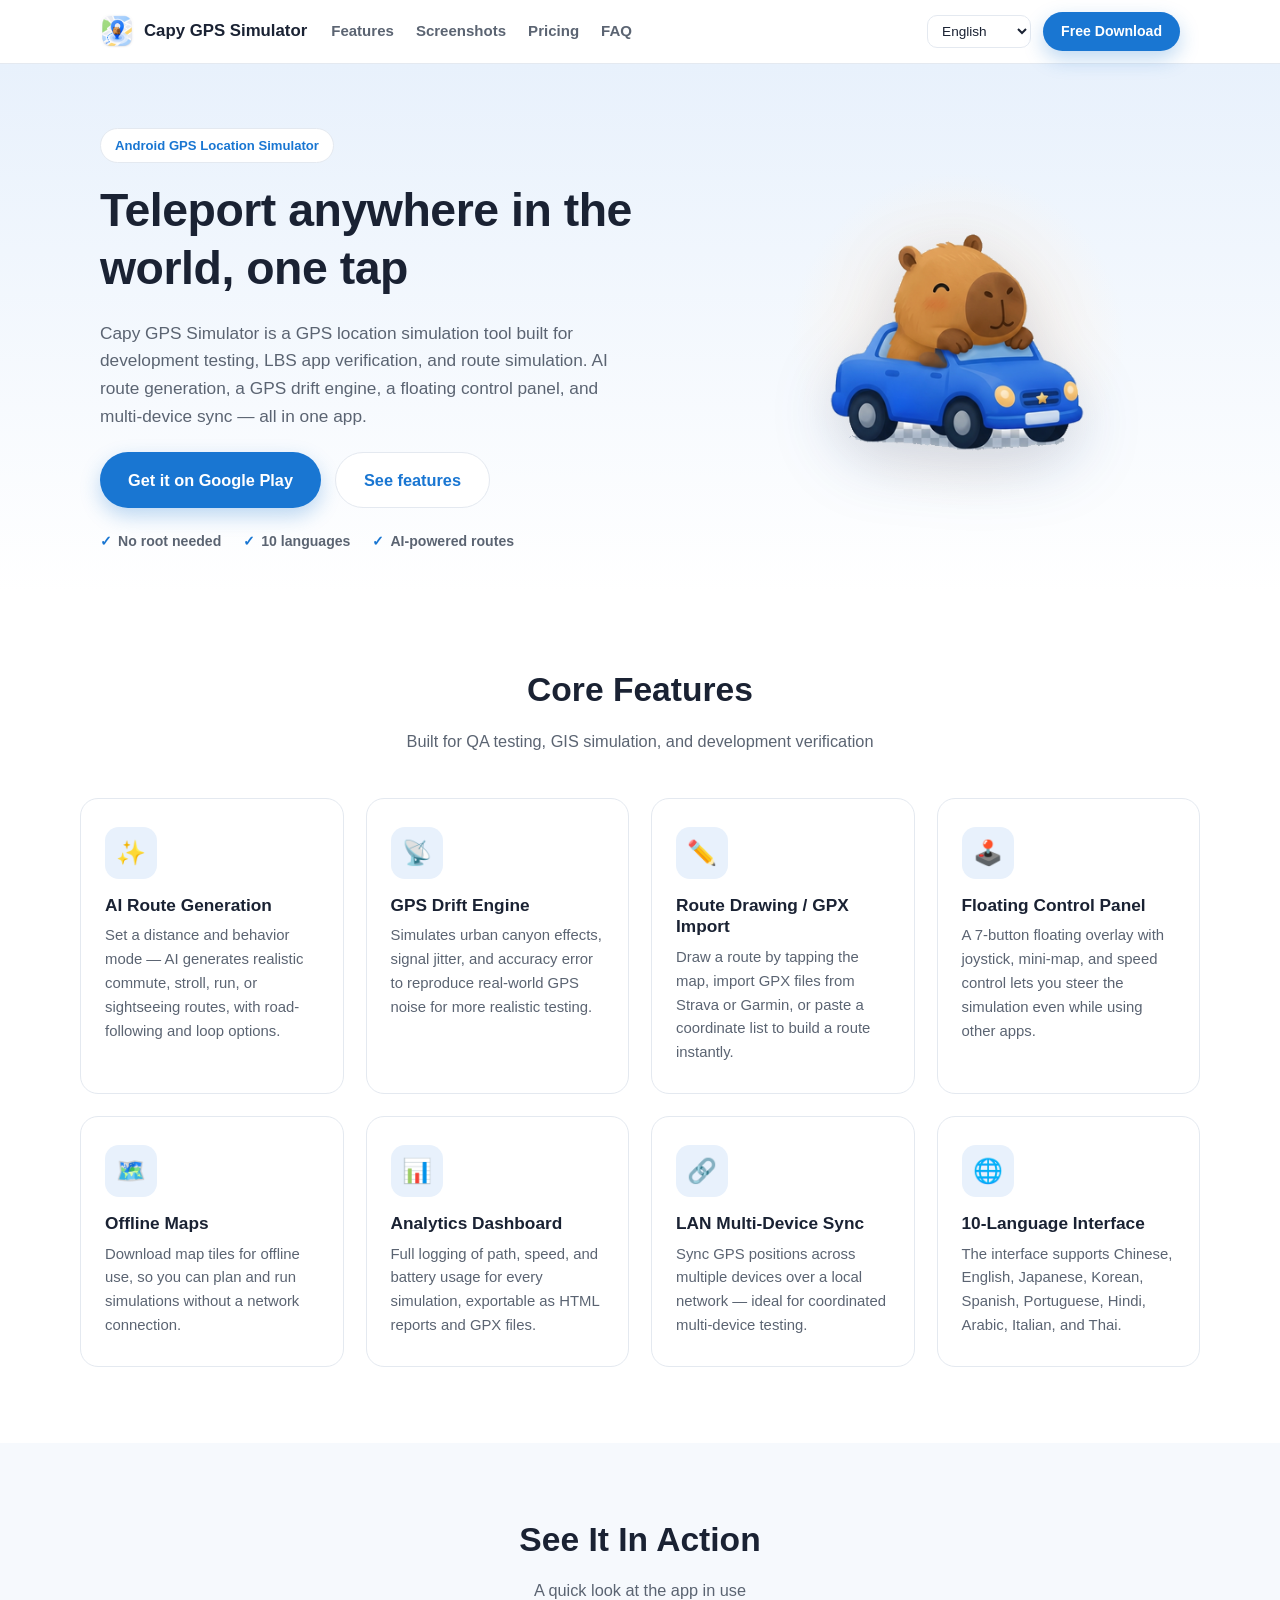
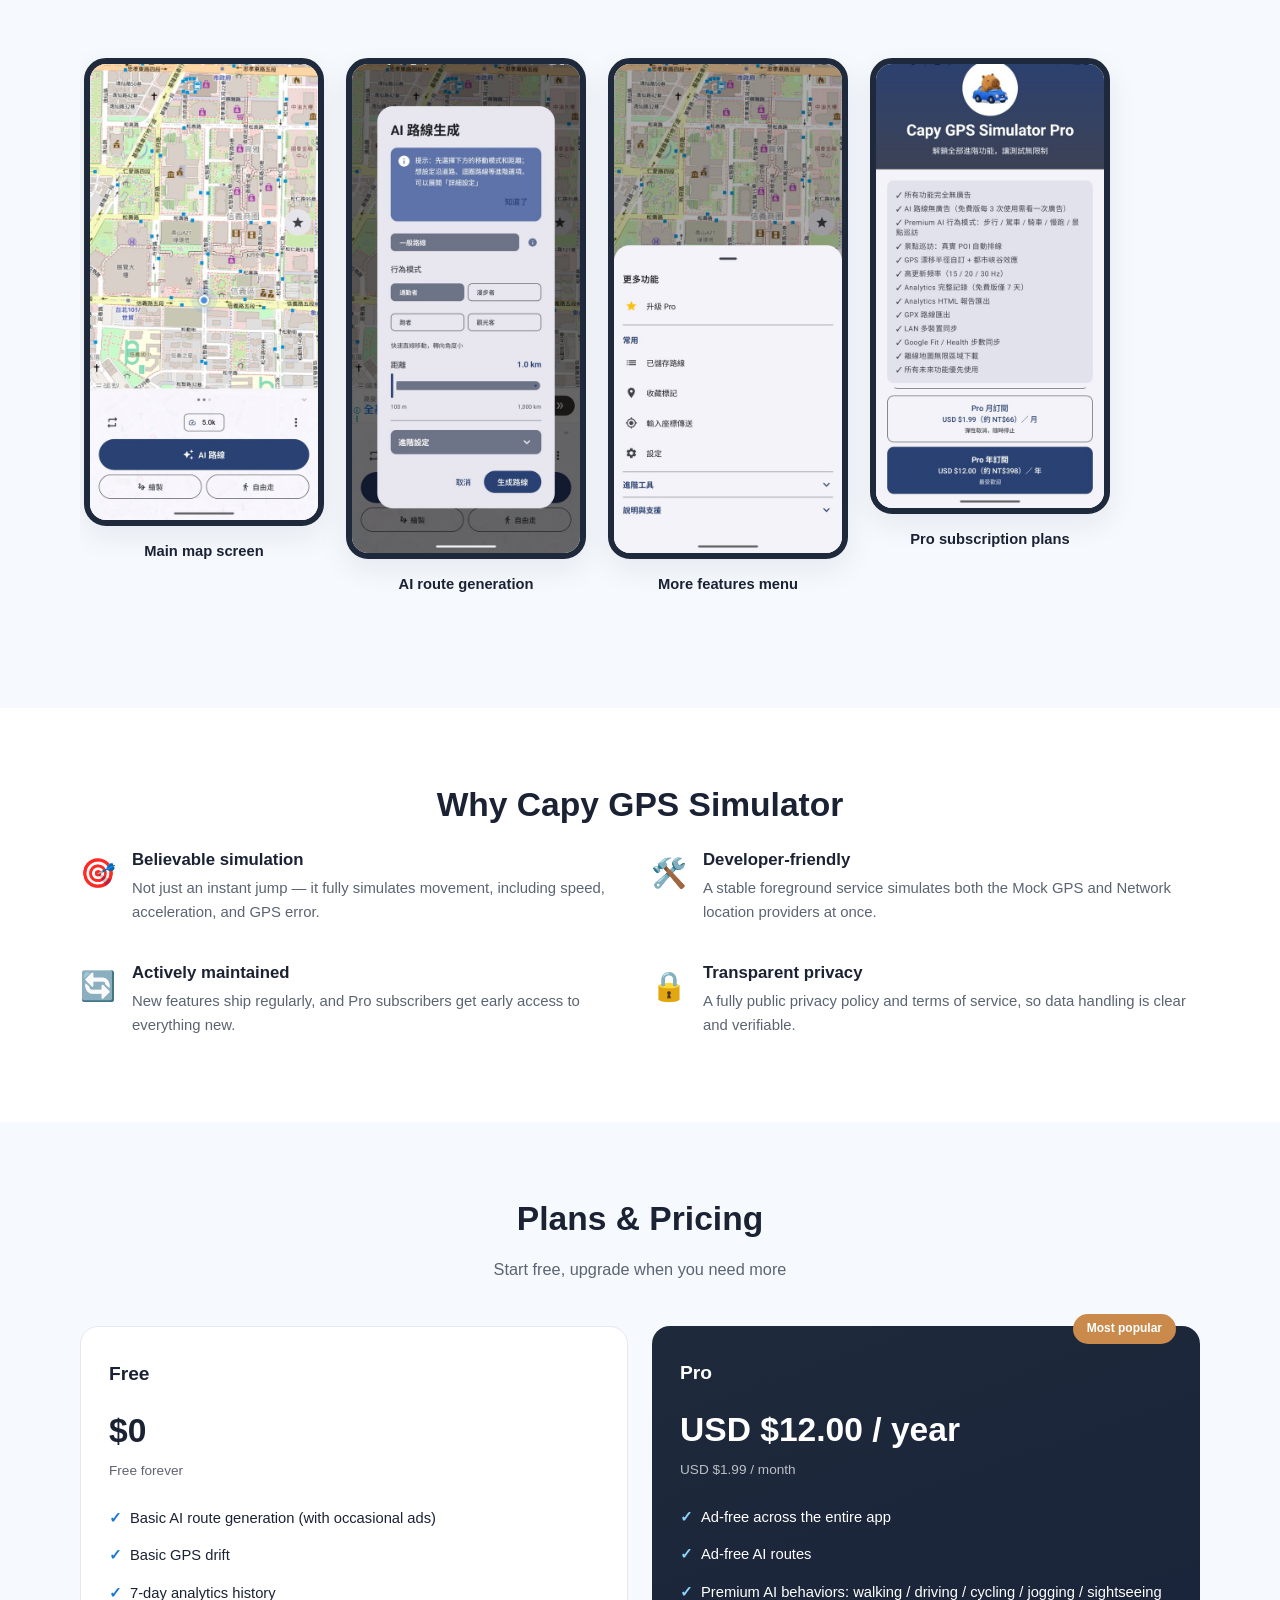
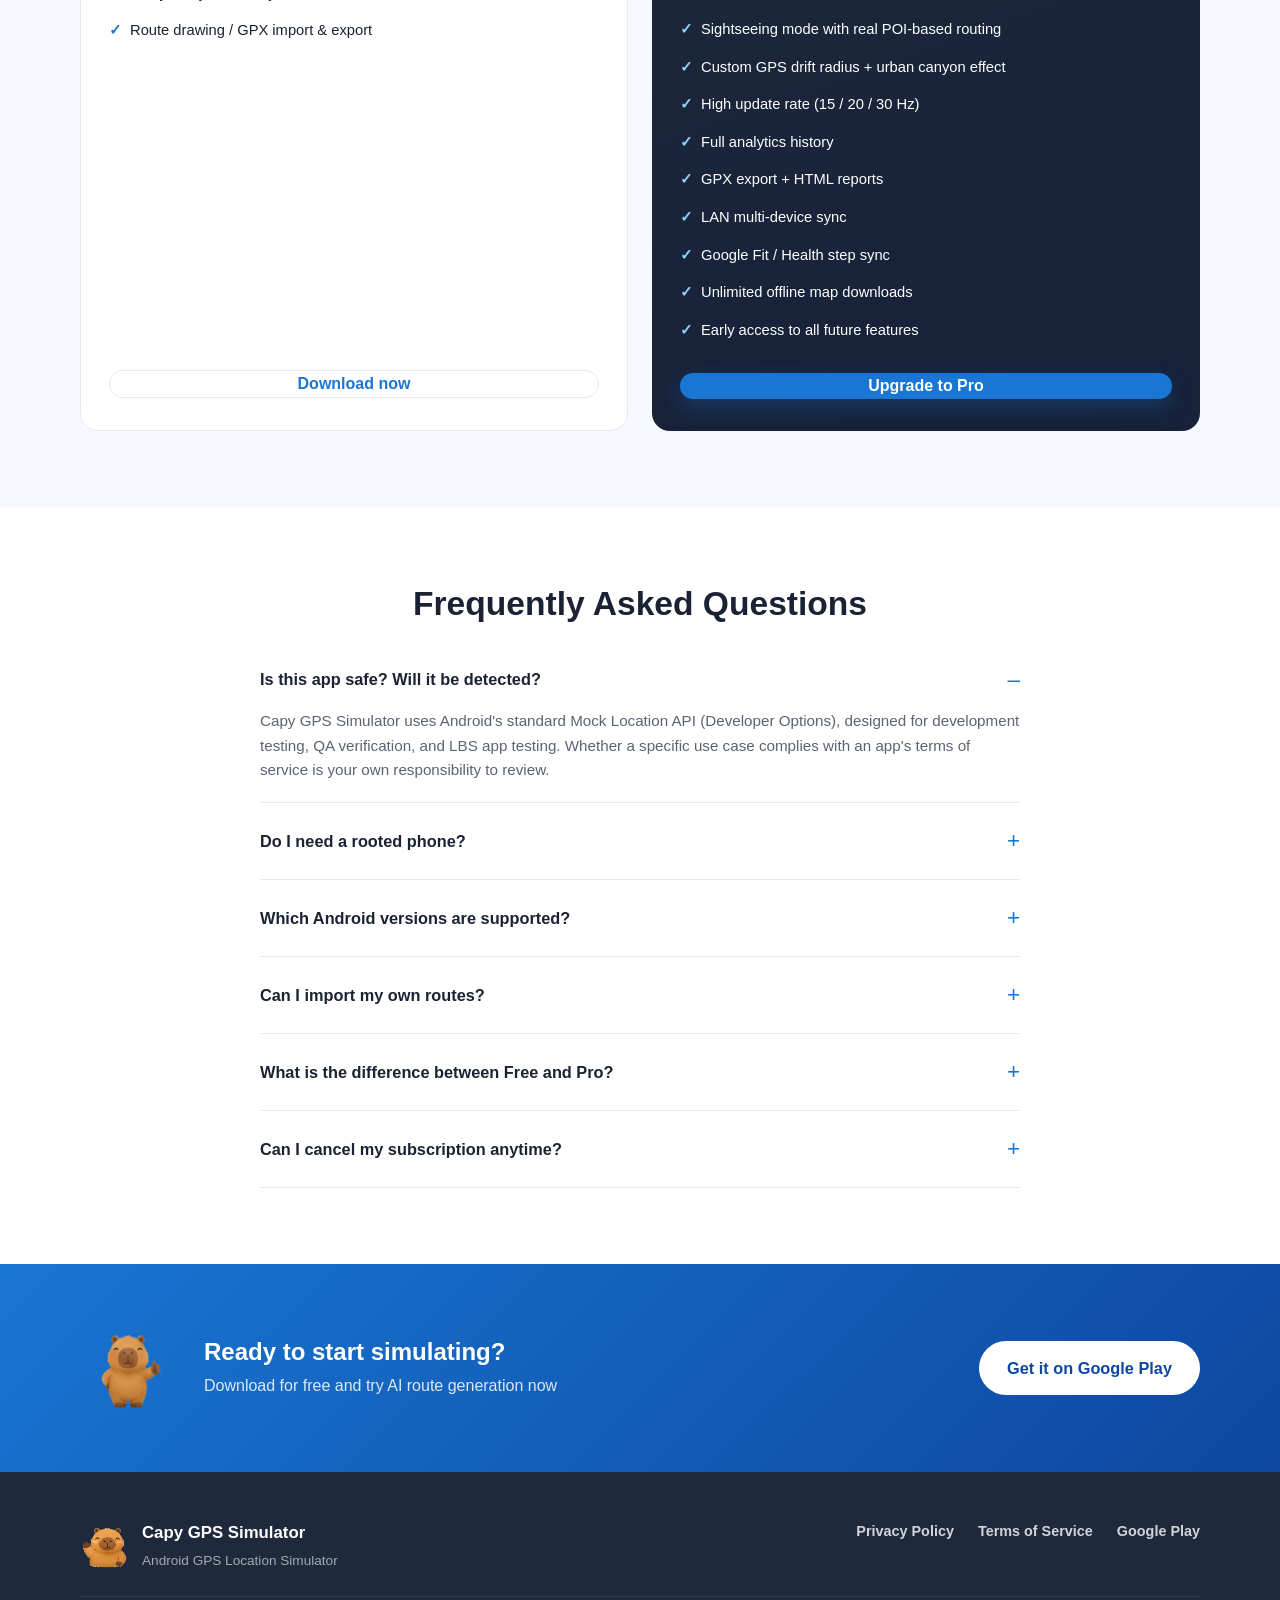
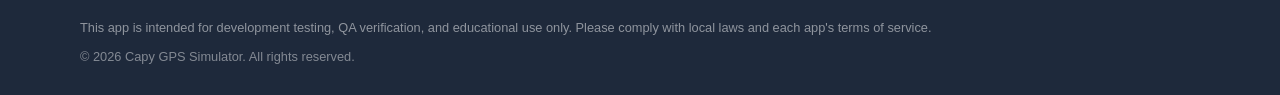
==== index.html @ 14139dbd "Initial launch: Capy GPS Simulator marketing site Single-page responsive landing site with 10-langua" ====
<!DOCTYPE html>
<html lang="zh-TW">
<head>
<meta charset="UTF-8">
<meta name="viewport" content="width=device-width, initial-scale=1.0">
<title>Capy GPS Simulator — Android GPS 位置模擬工具</title>
<meta name="description" content="Capy GPS Simulator：AI 路線生成、GPS 漂移引擎、離線地圖與多裝置同步，專為開發測試與 LBS 應用驗證打造的 Android GPS 模擬工具。">
<link rel="icon" type="image/png" href="assets/img/icon.png">
<link rel="stylesheet" href="styles.css">
</head>
<body>

<header class="nav" id="nav">
  <div class="nav-inner">
    <a href="#top" class="brand">
      <img src="assets/img/icon.png" alt="Capy GPS Simulator" class="brand-icon">
      <span>Capy GPS Simulator</span>
    </a>
    <nav class="nav-links" id="navLinks">
      <a href="#features" data-i18n-nav="features"></a>
      <a href="#screenshots" data-i18n-nav="screenshots"></a>
      <a href="#pricing" data-i18n-nav="pricing"></a>
      <a href="#faq" data-i18n-nav="faq"></a>
    </nav>
    <div class="nav-actions">
      <select id="langSelect" class="lang-select" aria-label="Language"></select>
      <a id="navDownloadBtn" href="#" target="_blank" rel="noopener" class="btn btn-primary btn-sm" data-i18n-nav="download"></a>
    </div>
    <button class="nav-toggle" id="navToggle" aria-label="Menu">☰</button>
  </div>
</header>

<main id="top">

  <!-- HERO -->
  <section class="hero">
    <div class="hero-inner">
      <div class="hero-copy">
        <span class="badge" id="heroBadge"></span>
        <h1 id="heroTitle"></h1>
        <p class="hero-sub" id="heroSubtitle"></p>
        <div class="hero-cta-row">
          <a id="heroCtaPrimary" href="#" target="_blank" rel="noopener" class="btn btn-primary btn-lg"></a>
          <a href="#features" id="heroCtaSecondary" class="btn btn-ghost btn-lg"></a>
        </div>
        <div class="trust-row" id="trustRow"></div>
      </div>
      <div class="hero-art">
        <div class="hero-art-blob"></div>
        <img src="assets/img/mascot-car.png" alt="Capy GPS Simulator mascot" class="hero-mascot">
      </div>
    </div>
  </section>

  <!-- FEATURES -->
  <section class="section" id="features">
    <div class="section-inner">
      <h2 id="featuresTitle"></h2>
      <p class="section-sub" id="featuresSubtitle"></p>
      <div class="grid grid-4" id="featuresGrid"></div>
    </div>
  </section>

  <!-- SCREENSHOTS -->
  <section class="section section-alt" id="screenshots">
    <div class="section-inner">
      <h2 id="screensTitle"></h2>
      <p class="section-sub" id="screensSubtitle"></p>
      <div class="screens-row" id="screensRow"></div>
    </div>
  </section>

  <!-- WHY -->
  <section class="section" id="why">
    <div class="section-inner">
      <h2 id="whyTitle"></h2>
      <div class="grid grid-2" id="whyGrid"></div>
    </div>
  </section>

  <!-- PRICING -->
  <section class="section section-alt" id="pricing">
    <div class="section-inner">
      <h2 id="pricingTitle"></h2>
      <p class="section-sub" id="pricingSubtitle"></p>
      <div class="pricing-row" id="pricingRow"></div>
    </div>
  </section>

  <!-- FAQ -->
  <section class="section" id="faq">
    <div class="section-inner section-narrow">
      <h2 id="faqTitle"></h2>
      <div class="faq-list" id="faqList"></div>
    </div>
  </section>

  <!-- CTA BANNER -->
  <section class="cta-banner">
    <div class="cta-banner-inner">
      <img src="assets/img/mascot-welcome.png" alt="" class="cta-mascot">
      <div>
        <h2 id="ctaTitle"></h2>
        <p id="ctaSubtitle"></p>
      </div>
      <a id="ctaButton" href="#" target="_blank" rel="noopener" class="btn btn-primary btn-lg"></a>
    </div>
  </section>

</main>

<footer class="footer">
  <div class="footer-inner">
    <div class="footer-top">
      <div class="footer-brand">
        <img src="assets/img/mascot-wave.png" alt="" class="footer-mascot">
        <div>
          <strong>Capy GPS Simulator</strong>
          <p id="footerTagline"></p>
        </div>
      </div>
      <div class="footer-links">
        <a href="https://vm6cjo4d93-cmd.github.io/capy-gps-privacy/privacy.html" target="_blank" rel="noopener" id="footerPrivacy"></a>
        <a href="https://vm6cjo4d93-cmd.github.io/capy-gps-privacy/terms.html" target="_blank" rel="noopener" id="footerTerms"></a>
        <a href="https://play.google.com/store/apps/details?id=com.gpssimulator.app" target="_blank" rel="noopener" id="footerPlayStore"></a>
      </div>
    </div>
    <p class="footer-disclaimer" id="footerDisclaimer"></p>
    <p class="footer-copy" id="footerCopy"></p>
  </div>
</footer>

<script src="script.js"></script>
</body>
</html>
---- styles.css ----
:root {
  --blue: #1976D2;
  --blue-dark: #0D47A1;
  --blue-light: #E8F1FC;
  --navy: #1E293B;
  --navy-2: #16213A;
  --tan: #C98A4B;
  --tan-light: #FDF1E4;
  --ink: #1A2233;
  --ink-soft: #5B6472;
  --border: #E4E9F0;
  --bg: #FFFFFF;
  --bg-alt: #F6F9FD;
  --radius: 18px;
  --shadow: 0 10px 30px rgba(20, 40, 80, 0.08);
  --max: 1120px;
}

* { box-sizing: border-box; }
html { scroll-behavior: smooth; }
body {
  margin: 0;
  font-family: -apple-system, BlinkMacSystemFont, "Segoe UI", "Noto Sans TC", "PingFang TC", "Microsoft JhengHei", Roboto, Helvetica, Arial, sans-serif;
  color: var(--ink);
  background: var(--bg);
  line-height: 1.6;
}
img { max-width: 100%; display: block; }
a { color: inherit; text-decoration: none; }
h1, h2, h3 { line-height: 1.25; margin: 0 0 .5em; font-weight: 800; }
p { margin: 0 0 1em; }

.btn {
  display: inline-flex;
  align-items: center;
  justify-content: center;
  gap: .5em;
  border-radius: 999px;
  font-weight: 700;
  cursor: pointer;
  border: none;
  transition: transform .15s ease, box-shadow .15s ease, background .15s ease;
  white-space: nowrap;
}
.btn-primary { background: var(--blue); color: #fff; box-shadow: 0 8px 20px rgba(25,118,210,.28); }
.btn-primary:hover { background: var(--blue-dark); transform: translateY(-1px); }
.btn-ghost { background: #fff; color: var(--blue); border: 1.5px solid var(--border); }
.btn-ghost:hover { border-color: var(--blue); }
.btn-lg { padding: 14px 28px; font-size: 1.02rem; }
.btn-sm { padding: 8px 18px; font-size: .88rem; }

/* NAV */
.nav {
  position: sticky;
  top: 0;
  z-index: 50;
  background: rgba(255,255,255,.9);
  backdrop-filter: blur(10px);
  border-bottom: 1px solid var(--border);
}
.nav-inner {
  max-width: var(--max);
  margin: 0 auto;
  padding: 12px 20px;
  display: flex;
  align-items: center;
  gap: 24px;
}
.brand { display: flex; align-items: center; gap: 10px; font-weight: 800; font-size: 1.05rem; flex-shrink: 0; }
.brand-icon { width: 34px; height: 34px; border-radius: 9px; }
.nav-links { display: flex; gap: 22px; flex: 1; }
.nav-links a { font-weight: 600; font-size: .94rem; color: var(--ink-soft); }
.nav-links a:hover { color: var(--blue); }
.nav-actions { display: flex; align-items: center; gap: 12px; }
.lang-select {
  border: 1px solid var(--border);
  border-radius: 10px;
  padding: 7px 10px;
  font-size: .85rem;
  background: #fff;
  color: var(--ink);
  cursor: pointer;
}
.nav-toggle { display: none; background: none; border: none; font-size: 1.4rem; cursor: pointer; }

/* HERO */
.hero { background: linear-gradient(180deg, var(--blue-light) 0%, #fff 100%); overflow: hidden; }
.hero-inner {
  max-width: var(--max);
  margin: 0 auto;
  padding: 64px 20px 40px;
  display: grid;
  grid-template-columns: 1.15fr .85fr;
  gap: 32px;
  align-items: center;
}
.badge {
  display: inline-block;
  background: #fff;
  border: 1px solid var(--border);
  color: var(--blue);
  font-weight: 700;
  font-size: .82rem;
  padding: 6px 14px;
  border-radius: 999px;
  margin-bottom: 18px;
}
.hero-copy h1 { font-size: clamp(2rem, 4vw, 2.9rem); letter-spacing: -.01em; }
.hero-sub { font-size: 1.08rem; color: var(--ink-soft); max-width: 540px; }
.hero-cta-row { display: flex; gap: 14px; flex-wrap: wrap; margin: 22px 0; }
.trust-row { display: flex; gap: 22px; flex-wrap: wrap; margin-top: 18px; }
.trust-row span { font-size: .88rem; color: var(--ink-soft); font-weight: 600; display: flex; align-items: center; gap: 6px; }
.trust-row span::before { content: "✓"; color: var(--blue); font-weight: 800; }

.hero-art { position: relative; display: flex; align-items: center; justify-content: center; }
.hero-art-blob {
  position: absolute;
  width: 340px; height: 340px;
  background: radial-gradient(circle, var(--tan-light) 0%, transparent 70%);
  border-radius: 50%;
  z-index: 0;
}
.hero-mascot { position: relative; z-index: 1; width: min(360px, 80%); filter: drop-shadow(0 20px 30px rgba(30,60,120,.18)); }

/* SECTIONS */
.section { padding: 76px 20px; }
.section-alt { background: var(--bg-alt); }
.section-inner { max-width: var(--max); margin: 0 auto; }
.section-narrow { max-width: 760px; }
.section h2 { font-size: clamp(1.6rem, 3vw, 2.1rem); text-align: center; }
.section-sub { text-align: center; color: var(--ink-soft); max-width: 620px; margin: 0 auto 44px; font-size: 1.02rem; }

.grid { display: grid; gap: 22px; }
.grid-4 { grid-template-columns: repeat(4, 1fr); }
.grid-2 { grid-template-columns: repeat(2, 1fr); }

.card {
  background: #fff;
  border: 1px solid var(--border);
  border-radius: var(--radius);
  padding: 28px 24px;
  transition: transform .18s ease, box-shadow .18s ease;
}
.card:hover { transform: translateY(-4px); box-shadow: var(--shadow); }
.card-icon {
  width: 52px; height: 52px;
  display: flex; align-items: center; justify-content: center;
  font-size: 1.5rem;
  background: var(--blue-light);
  border-radius: 14px;
  margin-bottom: 16px;
}
.card h3 { font-size: 1.08rem; margin-bottom: 8px; }
.card p { color: var(--ink-soft); font-size: .93rem; margin: 0; }

/* WHY */
.why-card { display: flex; gap: 16px; align-items: flex-start; padding: 8px 0; }
.why-icon { font-size: 1.8rem; flex-shrink: 0; }
.why-card h3 { font-size: 1.05rem; margin-bottom: 6px; }
.why-card p { color: var(--ink-soft); font-size: .93rem; margin: 0; }

/* SCREENSHOTS */
.screens-row {
  display: flex;
  gap: 22px;
  overflow-x: auto;
  padding: 10px 4px 20px;
  scroll-snap-type: x mandatory;
}
.screen-item { flex: 0 0 auto; width: 240px; scroll-snap-align: start; text-align: center; }
.screen-item img {
  border-radius: 22px;
  border: 6px solid var(--navy);
  box-shadow: var(--shadow);
  width: 100%;
}
.screen-item p { margin-top: 14px; font-weight: 700; font-size: .92rem; color: var(--ink); }

/* PRICING */
.pricing-row { display: grid; grid-template-columns: 1fr 1fr; gap: 24px; align-items: stretch; }
.price-card {
  background: #fff;
  border: 1px solid var(--border);
  border-radius: var(--radius);
  padding: 32px 28px;
  display: flex;
  flex-direction: column;
}
.price-card.featured {
  background: linear-gradient(160deg, var(--navy) 0%, var(--navy-2) 100%);
  color: #fff;
  border: none;
  position: relative;
}
.price-card .plan-name { font-size: 1.2rem; font-weight: 800; margin-bottom: 4px; }
.price-card .plan-price { font-size: 2.1rem; font-weight: 800; margin: 10px 0 2px; }
.price-card .plan-price small { font-size: .95rem; font-weight: 600; opacity: .7; }
.price-card .plan-note { font-size: .85rem; opacity: .7; margin-bottom: 18px; }
.price-card ul { list-style: none; padding: 0; margin: 0 0 24px; flex: 1; }
.price-card li { padding: 7px 0; font-size: .92rem; display: flex; gap: 8px; }
.price-card li::before { content: "✓"; font-weight: 800; color: var(--blue); flex-shrink: 0; }
.price-card.featured li::before { color: #8FD3FF; }
.price-tier-badge {
  position: absolute; top: -12px; right: 24px;
  background: var(--tan); color: #fff;
  font-size: .75rem; font-weight: 800;
  padding: 5px 14px; border-radius: 999px;
}
.price-card .btn { width: 100%; }

/* FAQ */
.faq-item {
  border-bottom: 1px solid var(--border);
  padding: 20px 0;
}
.faq-item summary {
  cursor: pointer;
  font-weight: 700;
  font-size: 1.02rem;
  list-style: none;
  display: flex;
  justify-content: space-between;
  align-items: center;
  gap: 12px;
}
.faq-item summary::-webkit-details-marker { display: none; }
.faq-item summary::after { content: "+"; font-size: 1.4rem; color: var(--blue); font-weight: 400; flex-shrink: 0; }
.faq-item[open] summary::after { content: "–"; }
.faq-item p { color: var(--ink-soft); margin: 12px 0 0; font-size: .95rem; }

/* CTA BANNER */
.cta-banner { background: linear-gradient(135deg, var(--blue) 0%, var(--blue-dark) 100%); padding: 56px 20px; }
.cta-banner-inner {
  max-width: var(--max);
  margin: 0 auto;
  display: flex;
  align-items: center;
  gap: 28px;
  color: #fff;
  flex-wrap: wrap;
}
.cta-mascot { width: 96px; height: 96px; flex-shrink: 0; }
.cta-banner-inner > div { flex: 1; min-width: 220px; }
.cta-banner-inner h2 { color: #fff; margin-bottom: 6px; font-size: 1.5rem; }
.cta-banner-inner p { color: rgba(255,255,255,.85); margin: 0; }
.cta-banner .btn-primary { background: #fff; color: var(--blue-dark); box-shadow: none; flex-shrink: 0; }
.cta-banner .btn-primary:hover { background: #EAF3FF; }

/* FOOTER */
.footer { background: var(--navy); color: rgba(255,255,255,.8); padding: 48px 20px 28px; }
.footer-inner { max-width: var(--max); margin: 0 auto; }
.footer-top { display: flex; justify-content: space-between; align-items: flex-start; gap: 24px; flex-wrap: wrap; padding-bottom: 24px; border-bottom: 1px solid rgba(255,255,255,.1); }
.footer-brand { display: flex; gap: 14px; align-items: center; }
.footer-mascot { width: 48px; height: 48px; }
.footer-brand strong { color: #fff; font-size: 1.05rem; }
.footer-brand p { margin: 4px 0 0; font-size: .85rem; color: rgba(255,255,255,.6); }
.footer-links { display: flex; gap: 24px; flex-wrap: wrap; }
.footer-links a { font-size: .9rem; font-weight: 600; }
.footer-links a:hover { color: #fff; }
.footer-disclaimer { font-size: .8rem; color: rgba(255,255,255,.5); margin: 20px 0 8px; line-height: 1.7; }
.footer-copy { font-size: .8rem; color: rgba(255,255,255,.45); margin: 0; }

/* RTL */
html[dir="rtl"] .trust-row span::before { margin-left: 4px; }
html[dir="rtl"] .price-tier-badge { right: auto; left: 24px; }

/* RESPONSIVE */
@media (max-width: 860px) {
  .nav-links {
    display: none;
    position: absolute;
    top: 100%; left: 0; right: 0;
    background: #fff;
    border-bottom: 1px solid var(--border);
    flex-direction: column;
    padding: 16px 20px;
    gap: 14px;
  }
  .nav-links.open { display: flex; }
  .nav-toggle { display: block; }
  .nav-actions .btn-sm { display: none; }
  .hero-inner { grid-template-columns: 1fr; text-align: center; }
  .hero-cta-row, .trust-row { justify-content: center; }
  .hero-art { order: -1; }
  .hero-mascot { width: 220px; }
  .grid-4 { grid-template-columns: repeat(2, 1fr); }
  .grid-2 { grid-template-columns: 1fr; }
  .pricing-row { grid-template-columns: 1fr; }
  .cta-banner-inner { text-align: center; justify-content: center; }
}
@media (max-width: 520px) {
  .grid-4 { grid-template-columns: 1fr; }
  .hero-inner { padding-top: 40px; }
  .footer-top { flex-direction: column; }
}
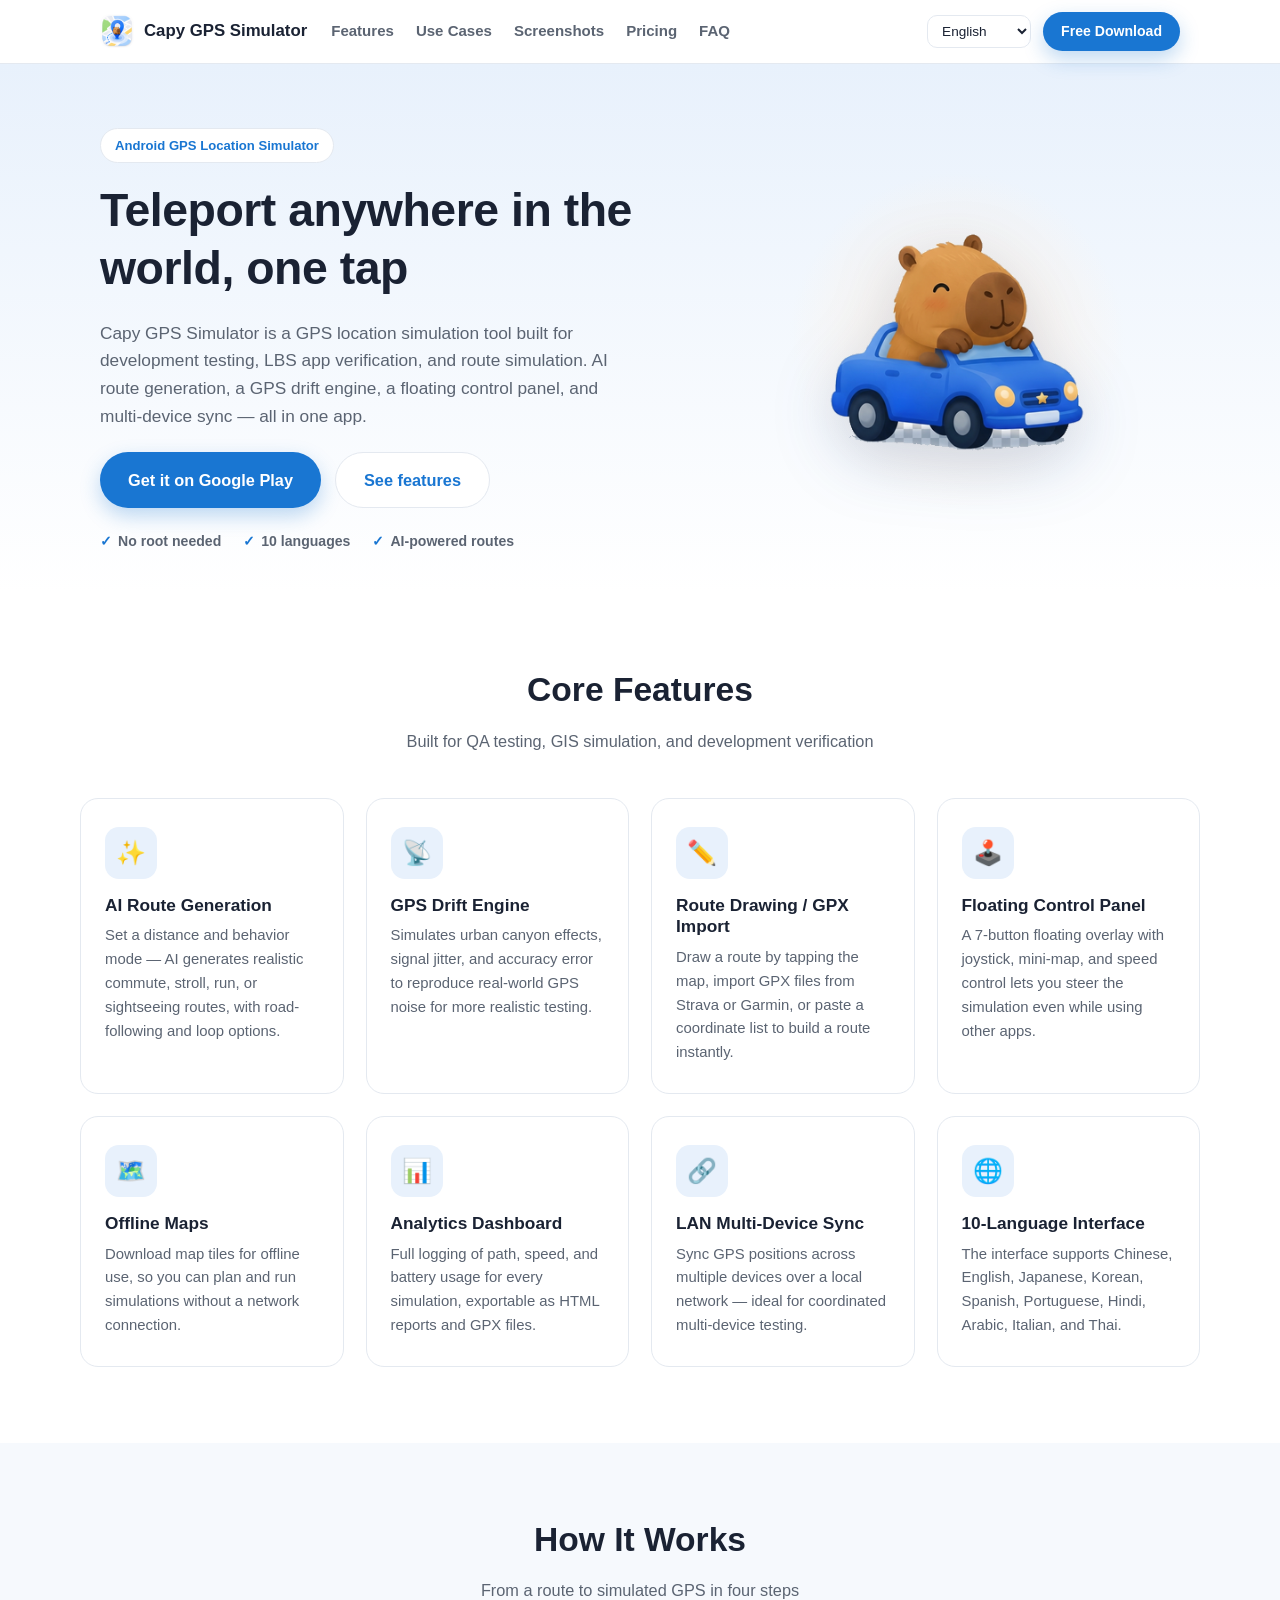
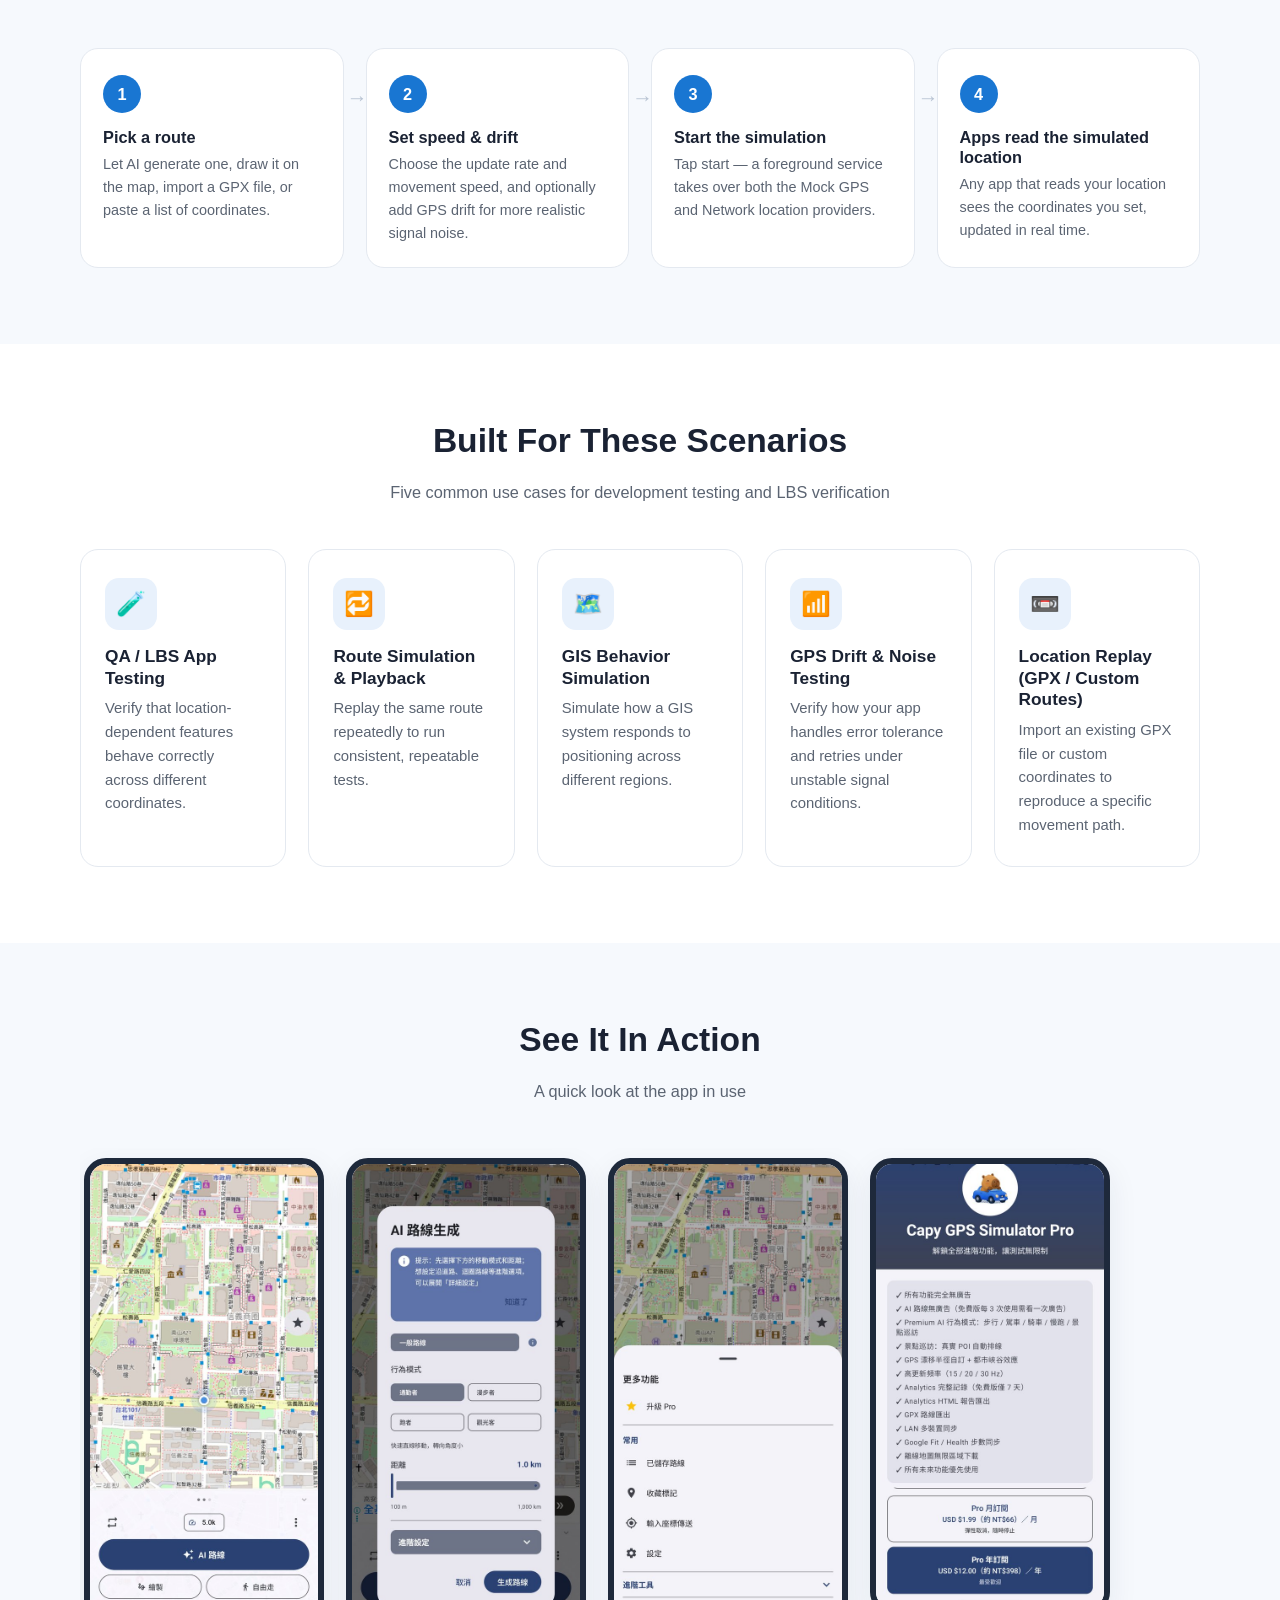
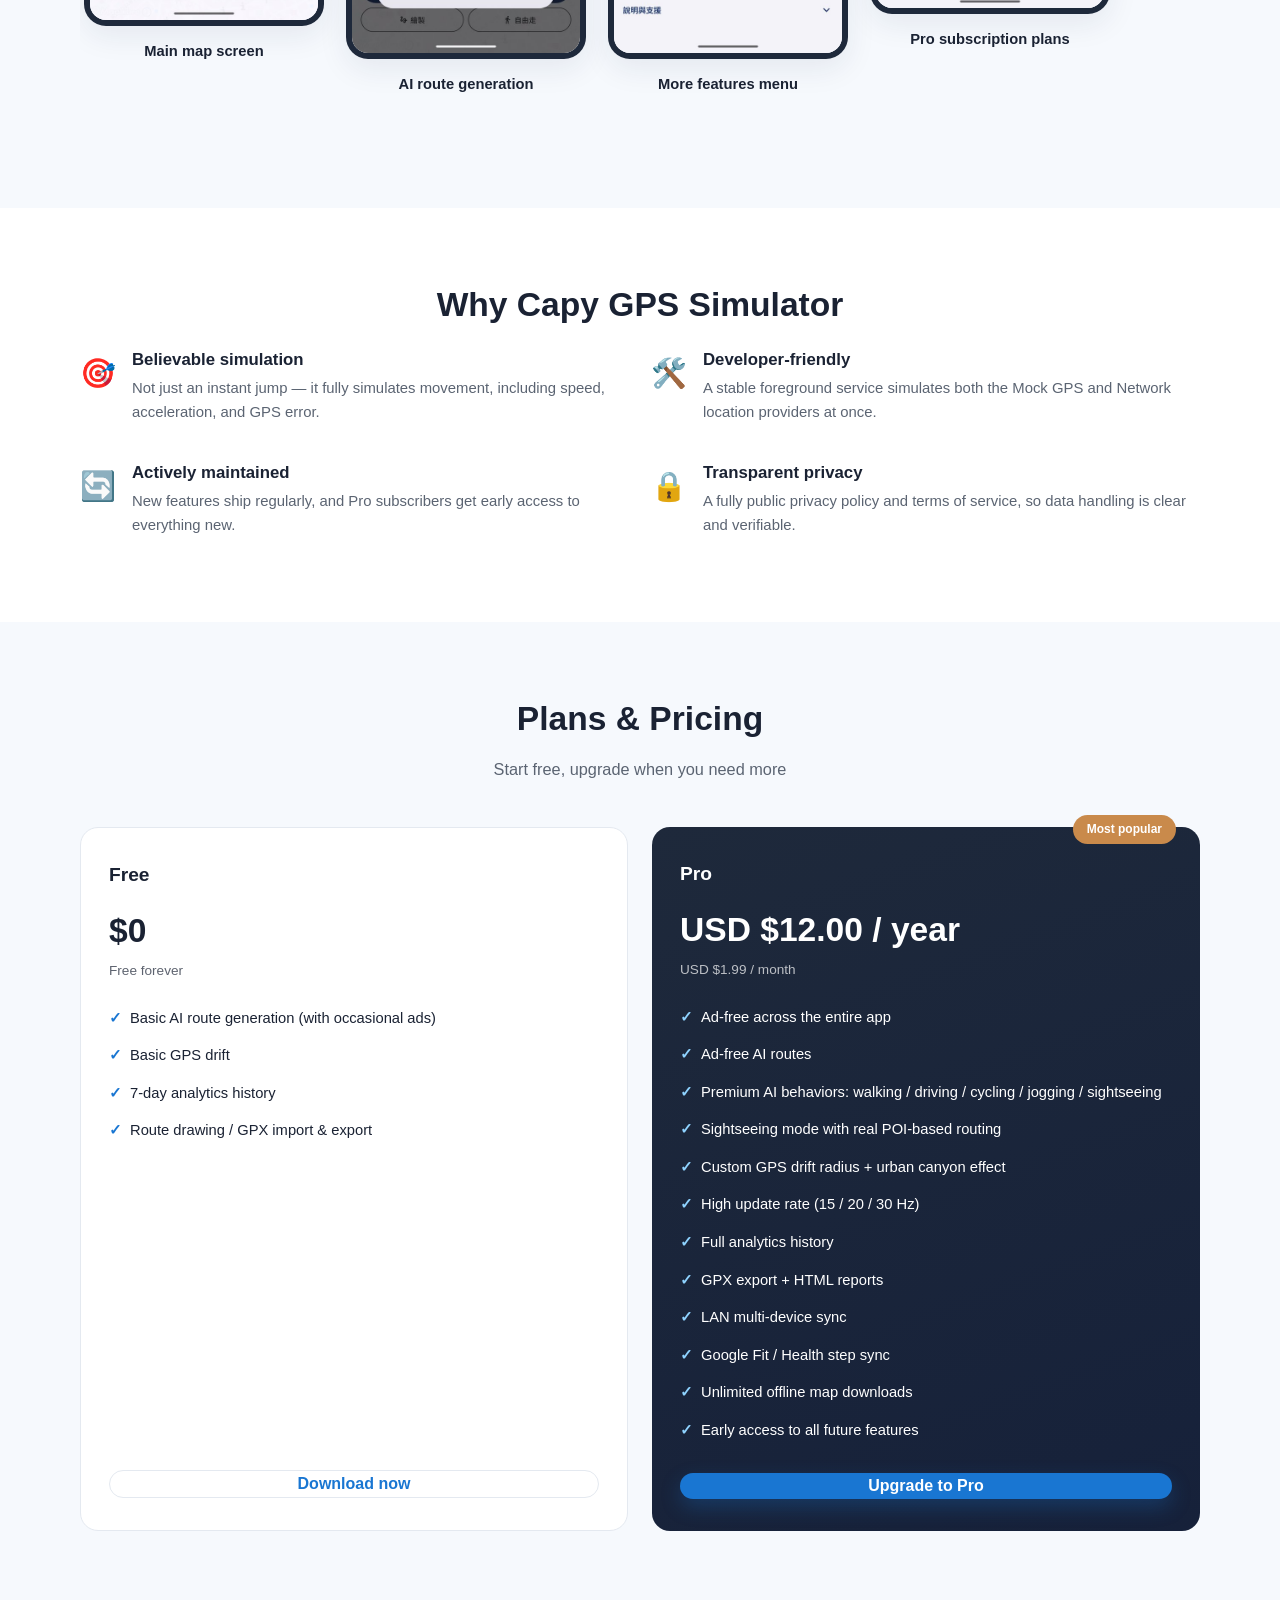
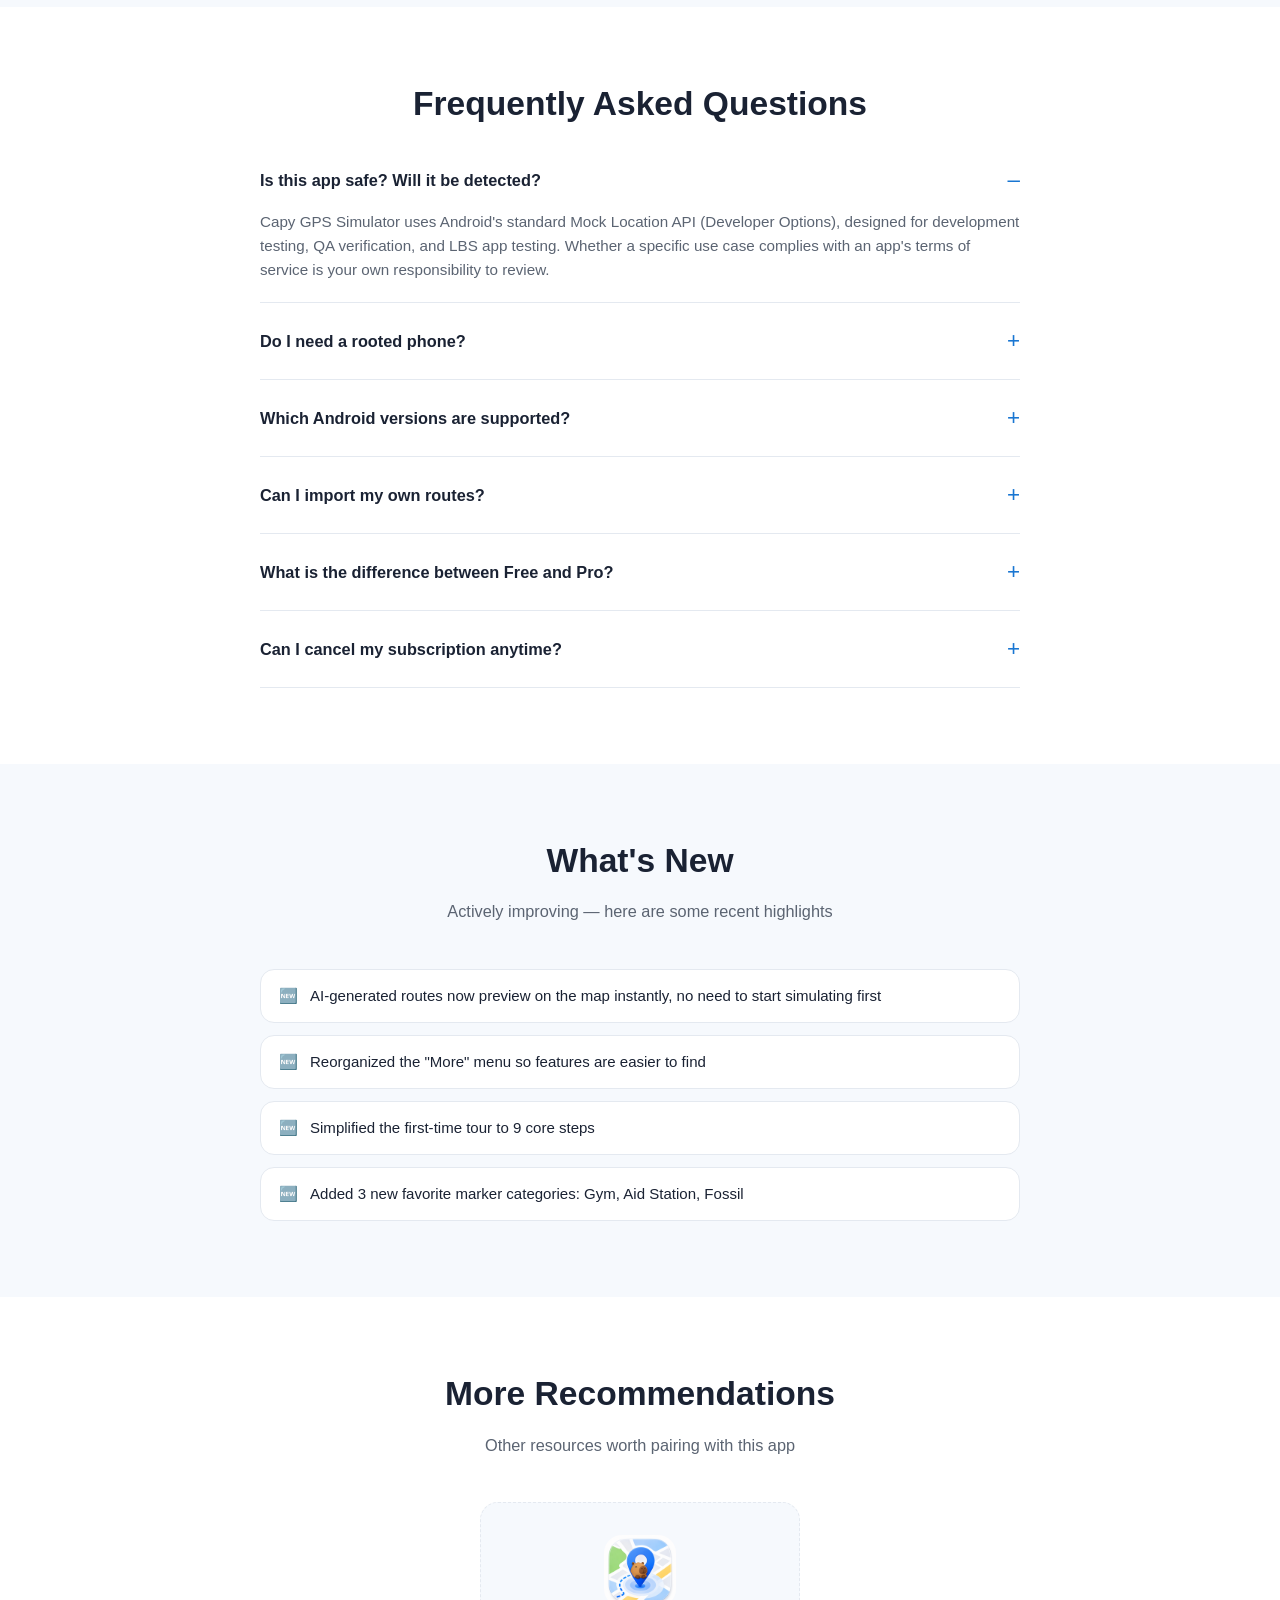
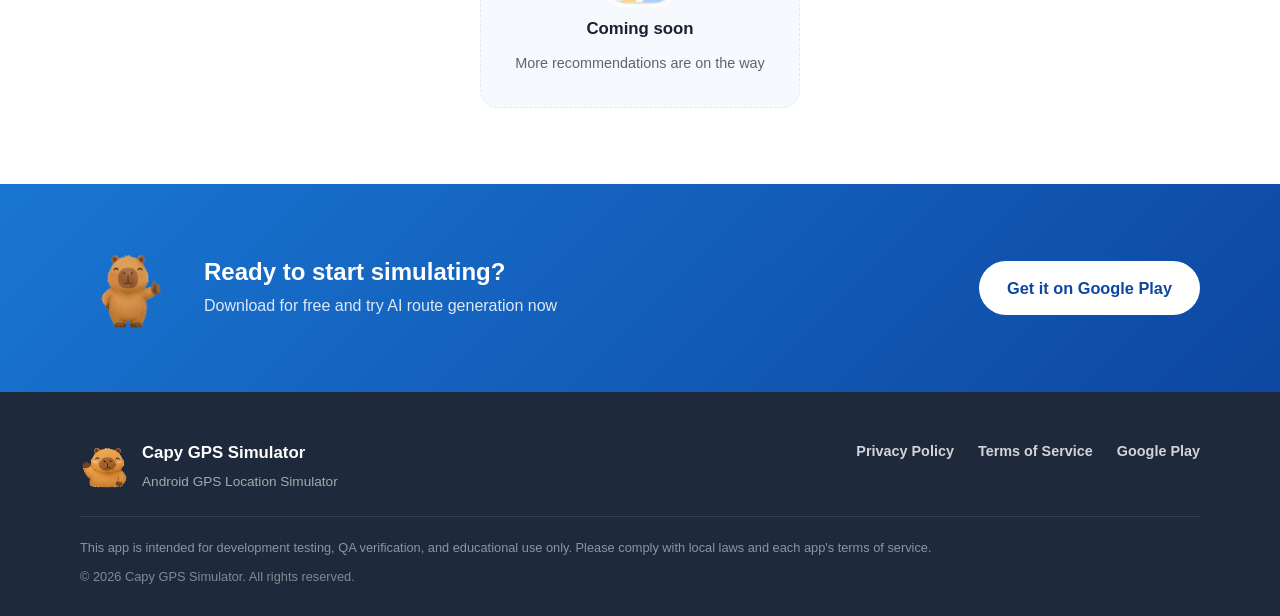
==== commit b8f7a4ce: "Add Use Cases, How It Works, What's New sections and SEO metadata - New sections (10 languages): How" ====
--- a/index.html
+++ b/index.html
@@ -5,8 +5,42 @@
 <meta name="viewport" content="width=device-width, initial-scale=1.0">
 <title>Capy GPS Simulator — Android GPS 位置模擬工具</title>
 <meta name="description" content="Capy GPS Simulator：AI 路線生成、GPS 漂移引擎、離線地圖與多裝置同步，專為開發測試與 LBS 應用驗證打造的 Android GPS 模擬工具。">
+<link rel="canonical" href="https://vm6cjo4d93-cmd.github.io/capy-gps-website/">
 <link rel="icon" type="image/png" href="assets/img/icon.png">
+
+<meta property="og:type" content="website">
+<meta property="og:site_name" content="Capy GPS Simulator">
+<meta property="og:url" content="https://vm6cjo4d93-cmd.github.io/capy-gps-website/">
+<meta property="og:title" content="Capy GPS Simulator — Android GPS 位置模擬工具">
+<meta property="og:description" content="AI 路線生成、GPS 漂移引擎、離線地圖與多裝置同步，專為開發測試與 LBS 應用驗證打造的 Android GPS 模擬工具。">
+<meta property="og:image" content="https://vm6cjo4d93-cmd.github.io/capy-gps-website/assets/img/og-cover.jpg">
+<meta property="og:image:width" content="1200">
+<meta property="og:image:height" content="630">
+<meta property="og:locale" content="zh_TW">
+<meta name="twitter:card" content="summary_large_image">
+<meta name="twitter:title" content="Capy GPS Simulator — Android GPS 位置模擬工具">
+<meta name="twitter:description" content="AI 路線生成、GPS 漂移引擎、離線地圖與多裝置同步，專為開發測試與 LBS 應用驗證打造的 Android GPS 模擬工具。">
+<meta name="twitter:image" content="https://vm6cjo4d93-cmd.github.io/capy-gps-website/assets/img/og-cover.jpg">
+
 <link rel="stylesheet" href="styles.css">
+<script type="application/ld+json">
+{
+  "@context": "https://schema.org",
+  "@type": "MobileApplication",
+  "name": "Capy GPS Simulator",
+  "applicationCategory": "DeveloperApplication",
+  "operatingSystem": "Android",
+  "url": "https://vm6cjo4d93-cmd.github.io/capy-gps-website/",
+  "image": "https://vm6cjo4d93-cmd.github.io/capy-gps-website/assets/img/og-cover.jpg",
+  "description": "Capy GPS Simulator 是一款 Android GPS 位置模擬工具，提供 AI 路線生成、GPS 漂移引擎、離線地圖與多裝置同步，專為開發測試與 LBS 應用驗證打造。",
+  "offers": [
+    { "@type": "Offer", "price": "0", "priceCurrency": "USD", "name": "Free" },
+    { "@type": "Offer", "price": "1.99", "priceCurrency": "USD", "name": "Pro Monthly" },
+    { "@type": "Offer", "price": "12.00", "priceCurrency": "USD", "name": "Pro Yearly" }
+  ],
+  "installUrl": "https://play.google.com/store/apps/details?id=com.gpssimulator.app"
+}
+</script>
 </head>
 <body>
 
@@ -18,6 +52,7 @@
     </a>
     <nav class="nav-links" id="navLinks">
       <a href="#features" data-i18n-nav="features"></a>
+      <a href="#usecases" data-i18n-nav="usecases"></a>
       <a href="#screenshots" data-i18n-nav="screenshots"></a>
       <a href="#pricing" data-i18n-nav="pricing"></a>
       <a href="#faq" data-i18n-nav="faq"></a>
@@ -61,6 +96,24 @@
     </div>
   </section>
 
+  <!-- HOW IT WORKS -->
+  <section class="section section-alt" id="how">
+    <div class="section-inner">
+      <h2 id="howTitle"></h2>
+      <p class="section-sub" id="howSubtitle"></p>
+      <div class="steps-row" id="howSteps"></div>
+    </div>
+  </section>
+
+  <!-- USE CASES -->
+  <section class="section" id="usecases">
+    <div class="section-inner">
+      <h2 id="useCasesTitle"></h2>
+      <p class="section-sub" id="useCasesSubtitle"></p>
+      <div class="grid grid-usecases" id="useCasesGrid"></div>
+    </div>
+  </section>
+
   <!-- SCREENSHOTS -->
   <section class="section section-alt" id="screenshots">
     <div class="section-inner">
@@ -92,6 +145,24 @@
     <div class="section-inner section-narrow">
       <h2 id="faqTitle"></h2>
       <div class="faq-list" id="faqList"></div>
+    </div>
+  </section>
+
+  <!-- WHAT'S NEW -->
+  <section class="section section-alt" id="whatsnew">
+    <div class="section-inner section-narrow">
+      <h2 id="whatsNewTitle"></h2>
+      <p class="section-sub" id="whatsNewSubtitle"></p>
+      <ul class="whatsnew-list" id="whatsNewList"></ul>
+    </div>
+  </section>
+
+  <!-- RELATED -->
+  <section class="section" id="related">
+    <div class="section-inner">
+      <h2 id="relatedTitle"></h2>
+      <p class="section-sub" id="relatedSubtitle"></p>
+      <div class="related-row" id="relatedRow"></div>
     </div>
   </section>
 
--- a/styles.css
+++ b/styles.css
@@ -158,6 +158,53 @@
 .why-icon { font-size: 1.8rem; flex-shrink: 0; }
 .why-card h3 { font-size: 1.05rem; margin-bottom: 6px; }
 .why-card p { color: var(--ink-soft); font-size: .93rem; margin: 0; }
+
+/* HOW IT WORKS */
+.steps-row { display: grid; grid-template-columns: repeat(4, 1fr); gap: 22px; }
+.step-card { position: relative; background: #fff; border: 1px solid var(--border); border-radius: var(--radius); padding: 26px 22px 22px; }
+.step-num {
+  width: 38px; height: 38px;
+  display: flex; align-items: center; justify-content: center;
+  background: var(--blue); color: #fff;
+  font-weight: 800; font-size: 1.02rem;
+  border-radius: 50%;
+  margin-bottom: 14px;
+}
+.step-card h3 { font-size: 1.02rem; margin-bottom: 6px; }
+.step-card p { color: var(--ink-soft); font-size: .9rem; margin: 0; }
+.step-card:not(:last-child)::after {
+  content: "→";
+  position: absolute; top: 32px; right: -25px;
+  font-size: 1.3rem; color: #B9C4D3; font-weight: 800;
+}
+html[dir="rtl"] .step-card:not(:last-child)::after { content: "←"; right: auto; left: -25px; }
+
+/* USE CASES */
+.grid-usecases { grid-template-columns: repeat(auto-fit, minmax(200px, 1fr)); }
+
+/* WHAT'S NEW */
+.whatsnew-list { list-style: none; padding: 0; margin: 0; display: flex; flex-direction: column; gap: 12px; }
+.whatsnew-list li {
+  display: flex; gap: 12px; align-items: flex-start;
+  background: #fff; border: 1px solid var(--border); border-radius: 14px;
+  padding: 14px 18px; font-size: .94rem; color: var(--ink);
+}
+.whatsnew-list li::before { content: "🆕"; flex-shrink: 0; }
+
+/* RELATED */
+.related-row { display: flex; justify-content: center; }
+.related-card {
+  display: flex; flex-direction: column; align-items: center; text-align: center; gap: 12px;
+  max-width: 320px; width: 100%;
+  padding: 32px 28px;
+  border: 1.5px dashed var(--border); border-radius: var(--radius);
+  background: var(--bg-alt);
+  transition: transform .18s ease, box-shadow .18s ease;
+}
+.related-card:hover { transform: translateY(-4px); box-shadow: var(--shadow); }
+.related-card img { width: 72px; height: 72px; border-radius: 18px; object-fit: cover; }
+.related-card h3 { font-size: 1.05rem; margin: 0; }
+.related-card p { color: var(--ink-soft); font-size: .9rem; margin: 0; }
 
 /* SCREENSHOTS */
 .screens-row {
@@ -287,9 +334,12 @@
   .grid-2 { grid-template-columns: 1fr; }
   .pricing-row { grid-template-columns: 1fr; }
   .cta-banner-inner { text-align: center; justify-content: center; }
+  .steps-row { grid-template-columns: repeat(2, 1fr); }
+  .step-card:not(:last-child)::after { display: none; }
 }
 @media (max-width: 520px) {
   .grid-4 { grid-template-columns: 1fr; }
   .hero-inner { padding-top: 40px; }
   .footer-top { flex-direction: column; }
-}
+  .steps-row { grid-template-columns: 1fr; }
+}
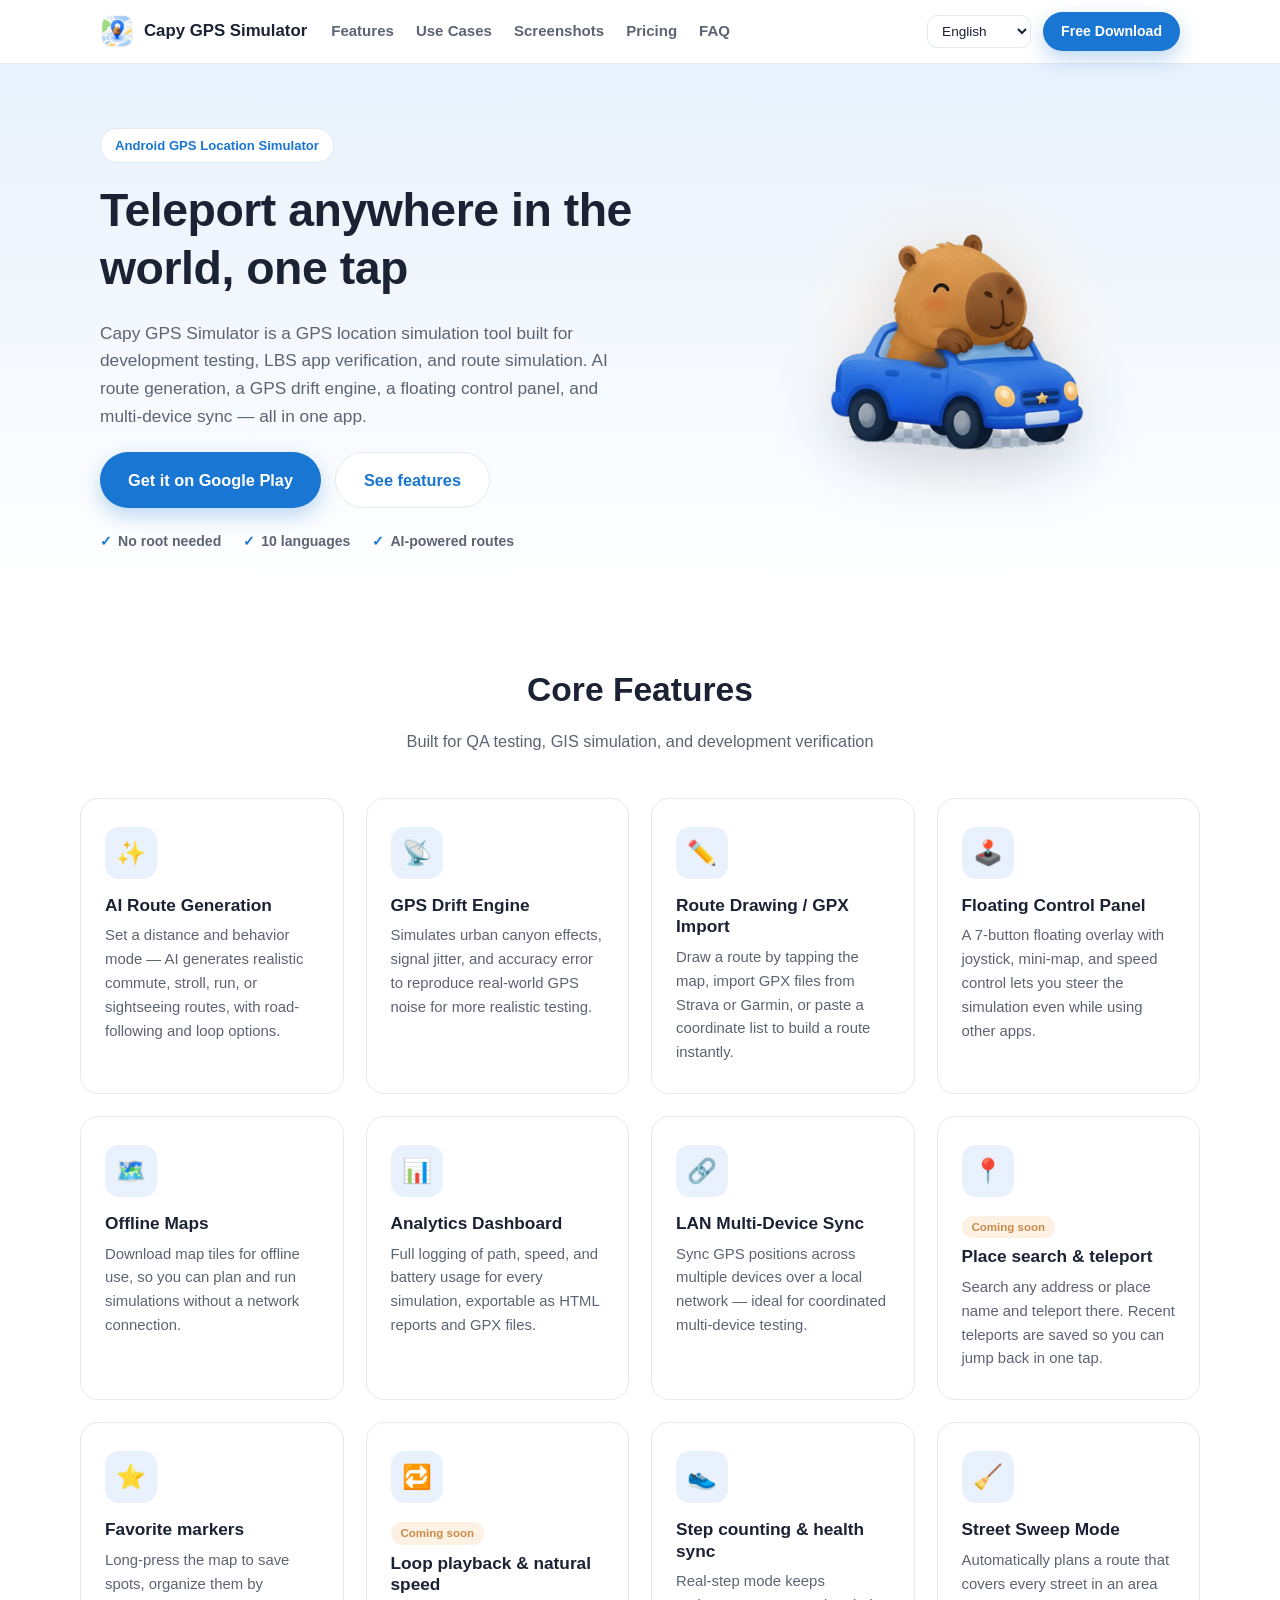
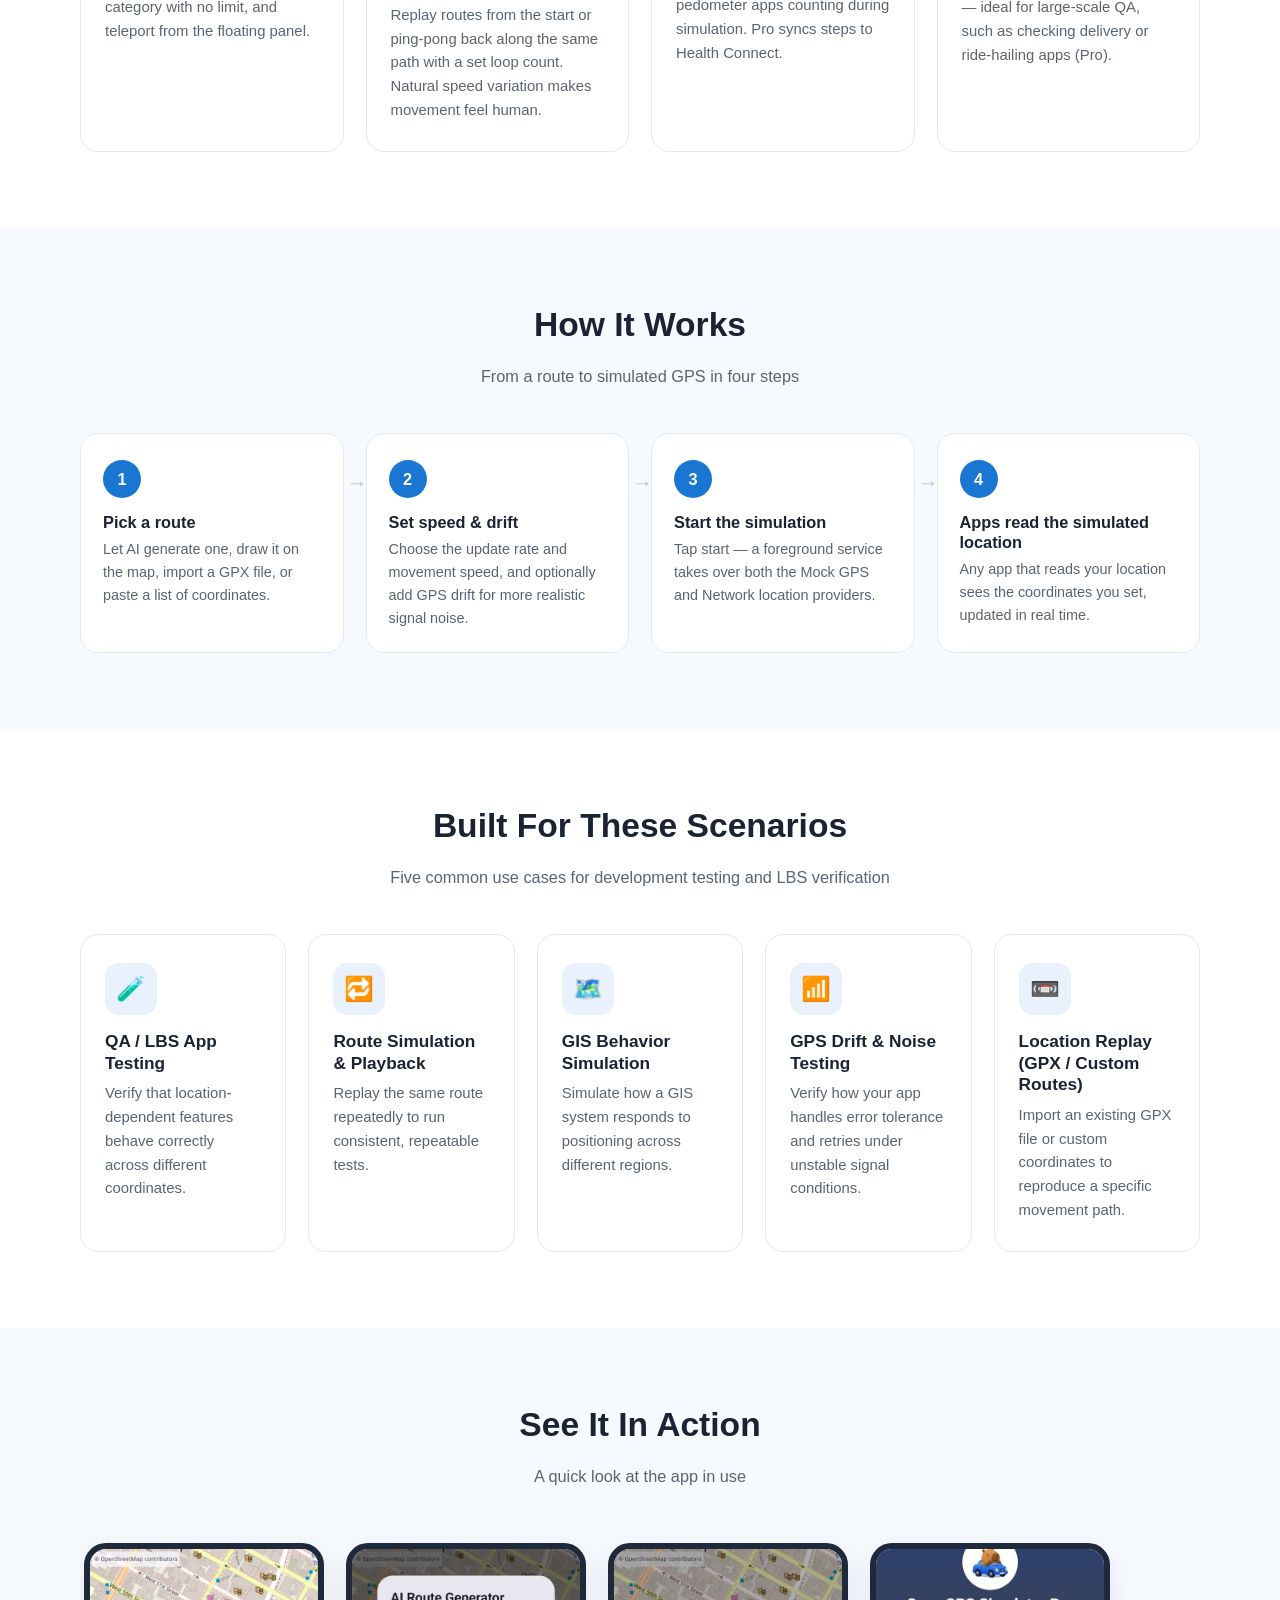
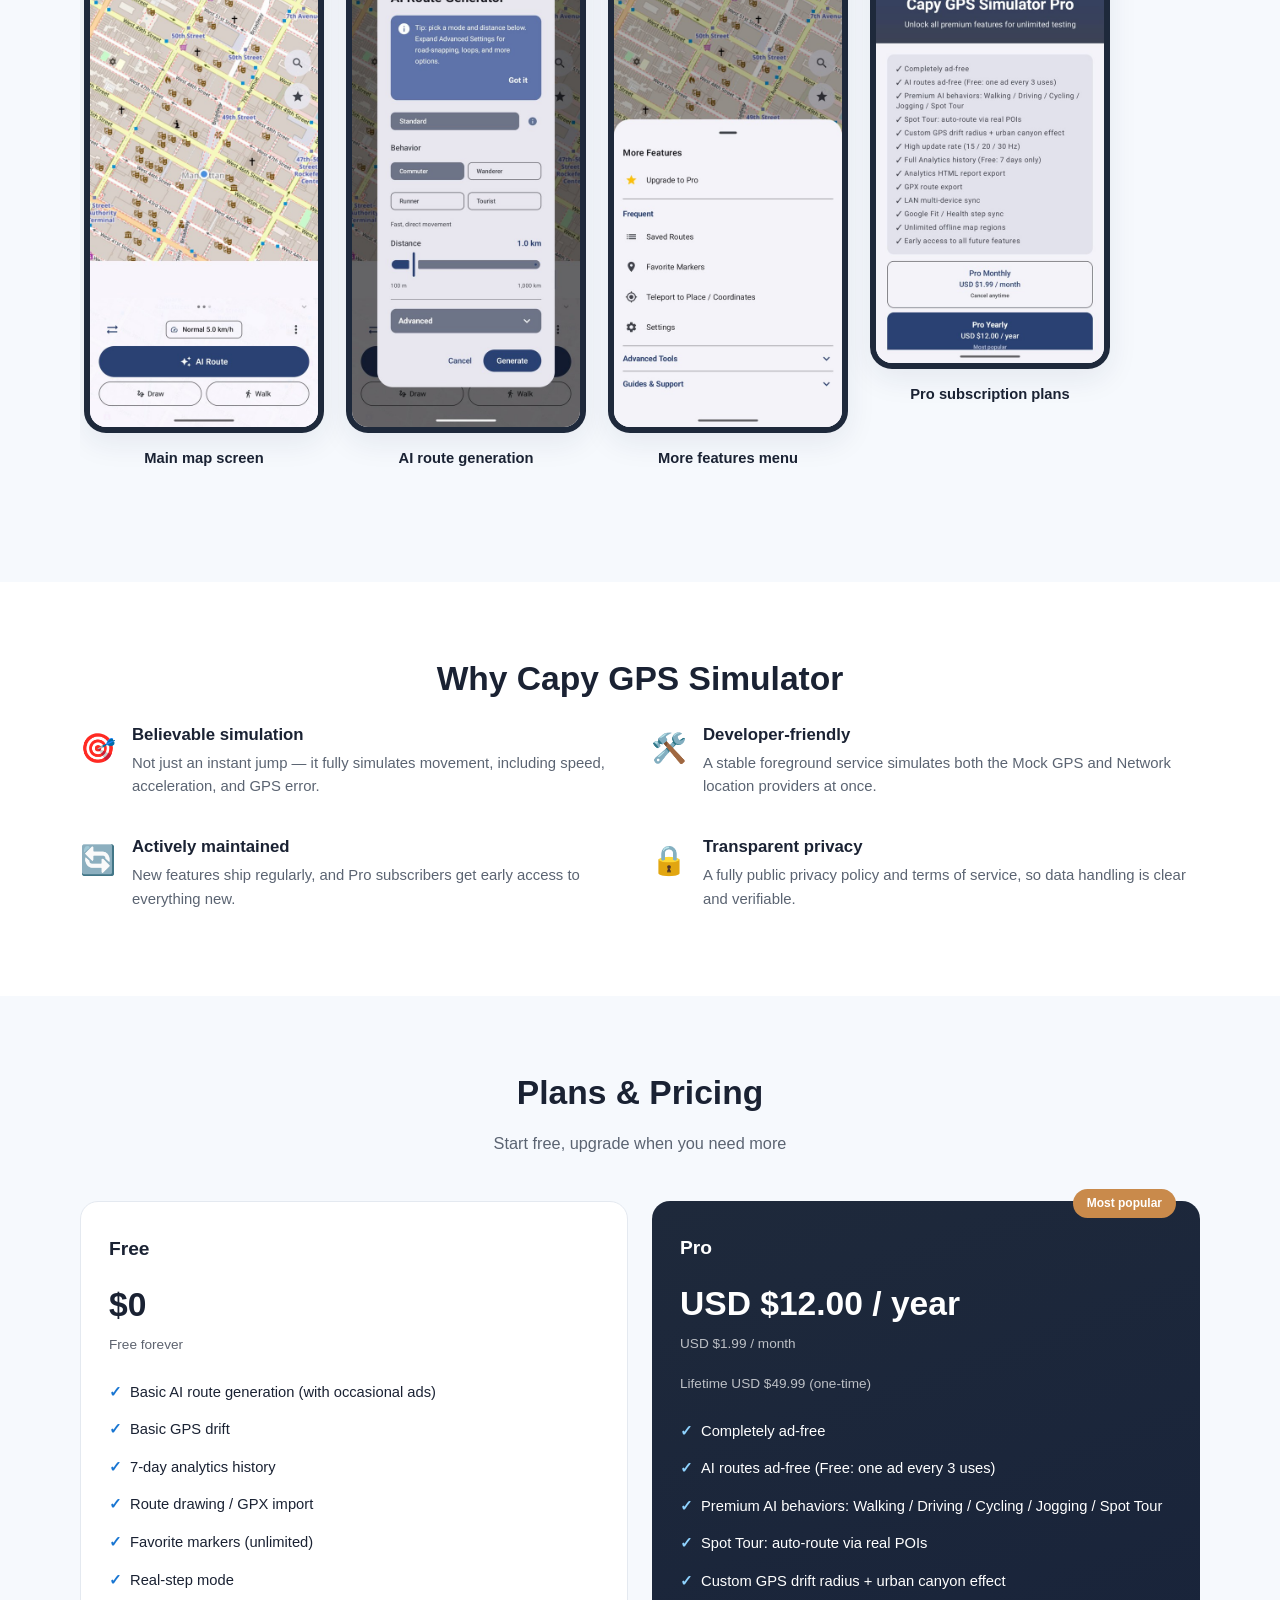
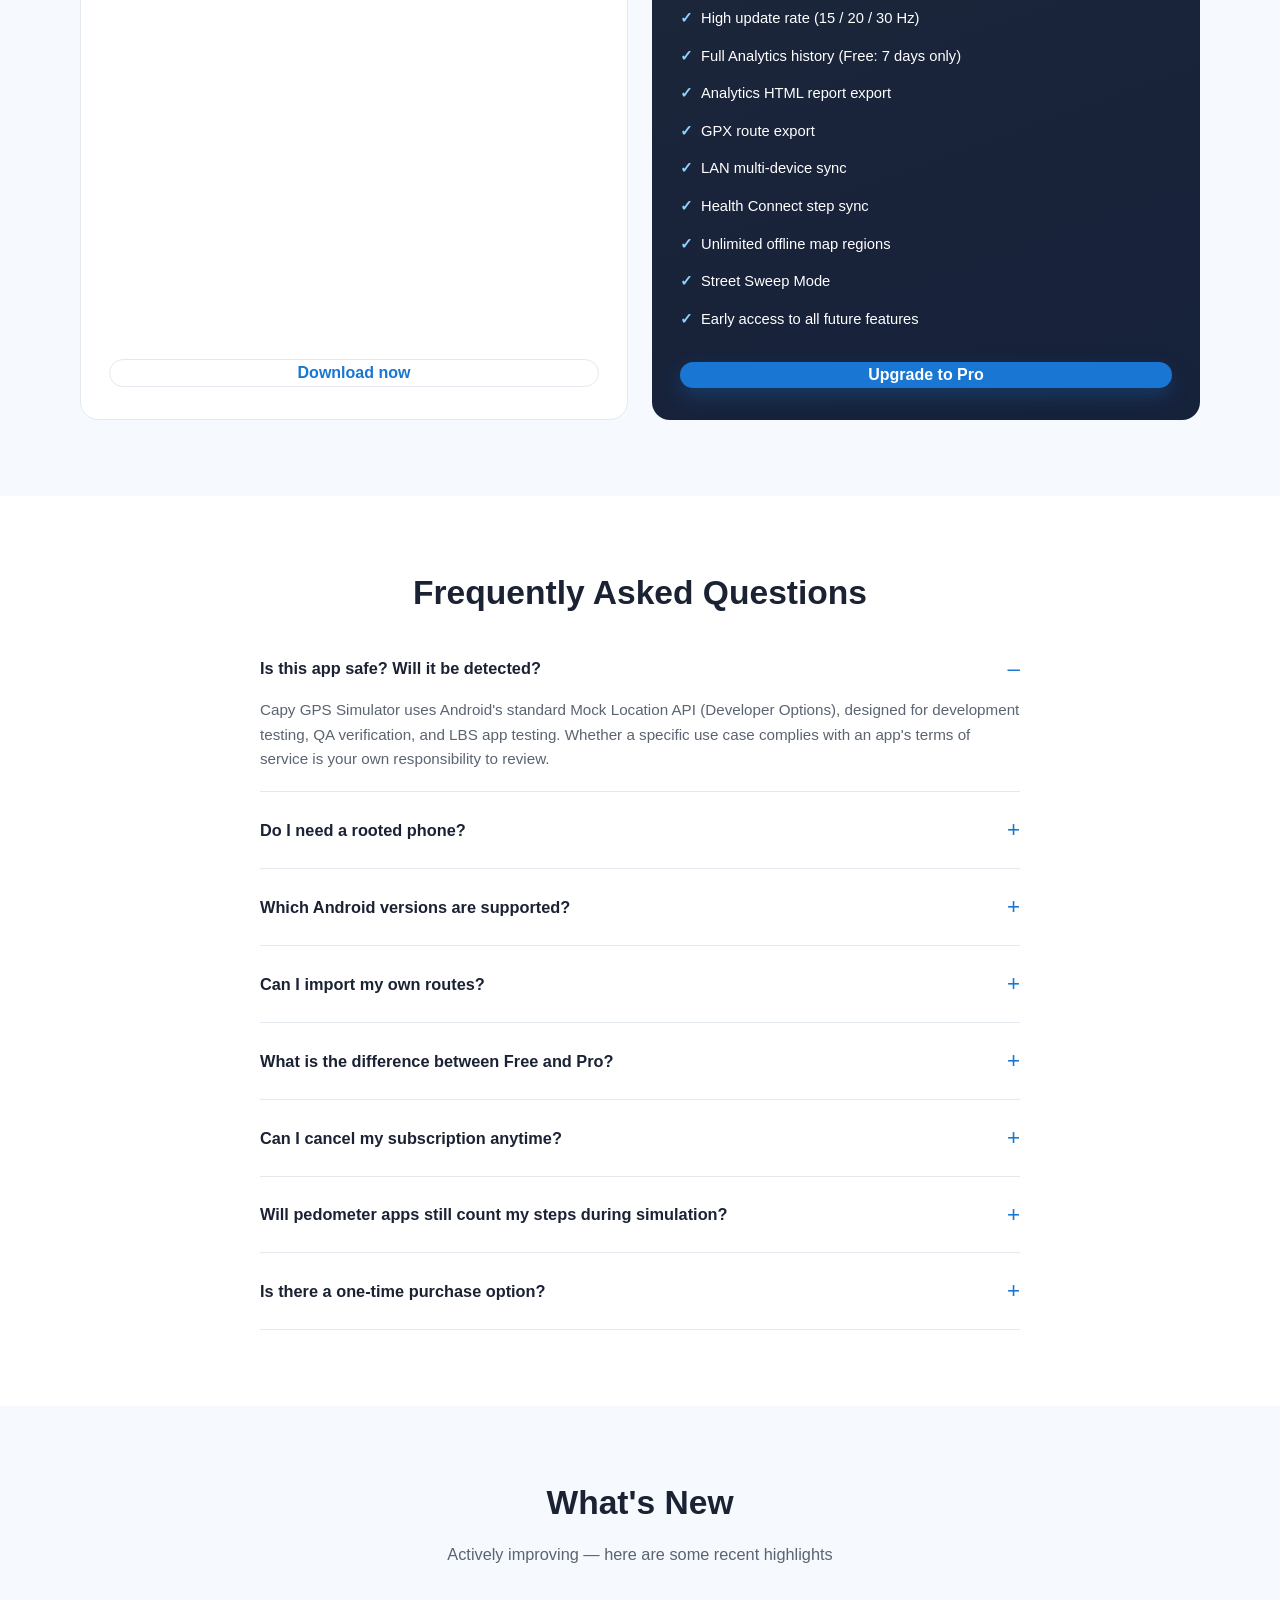
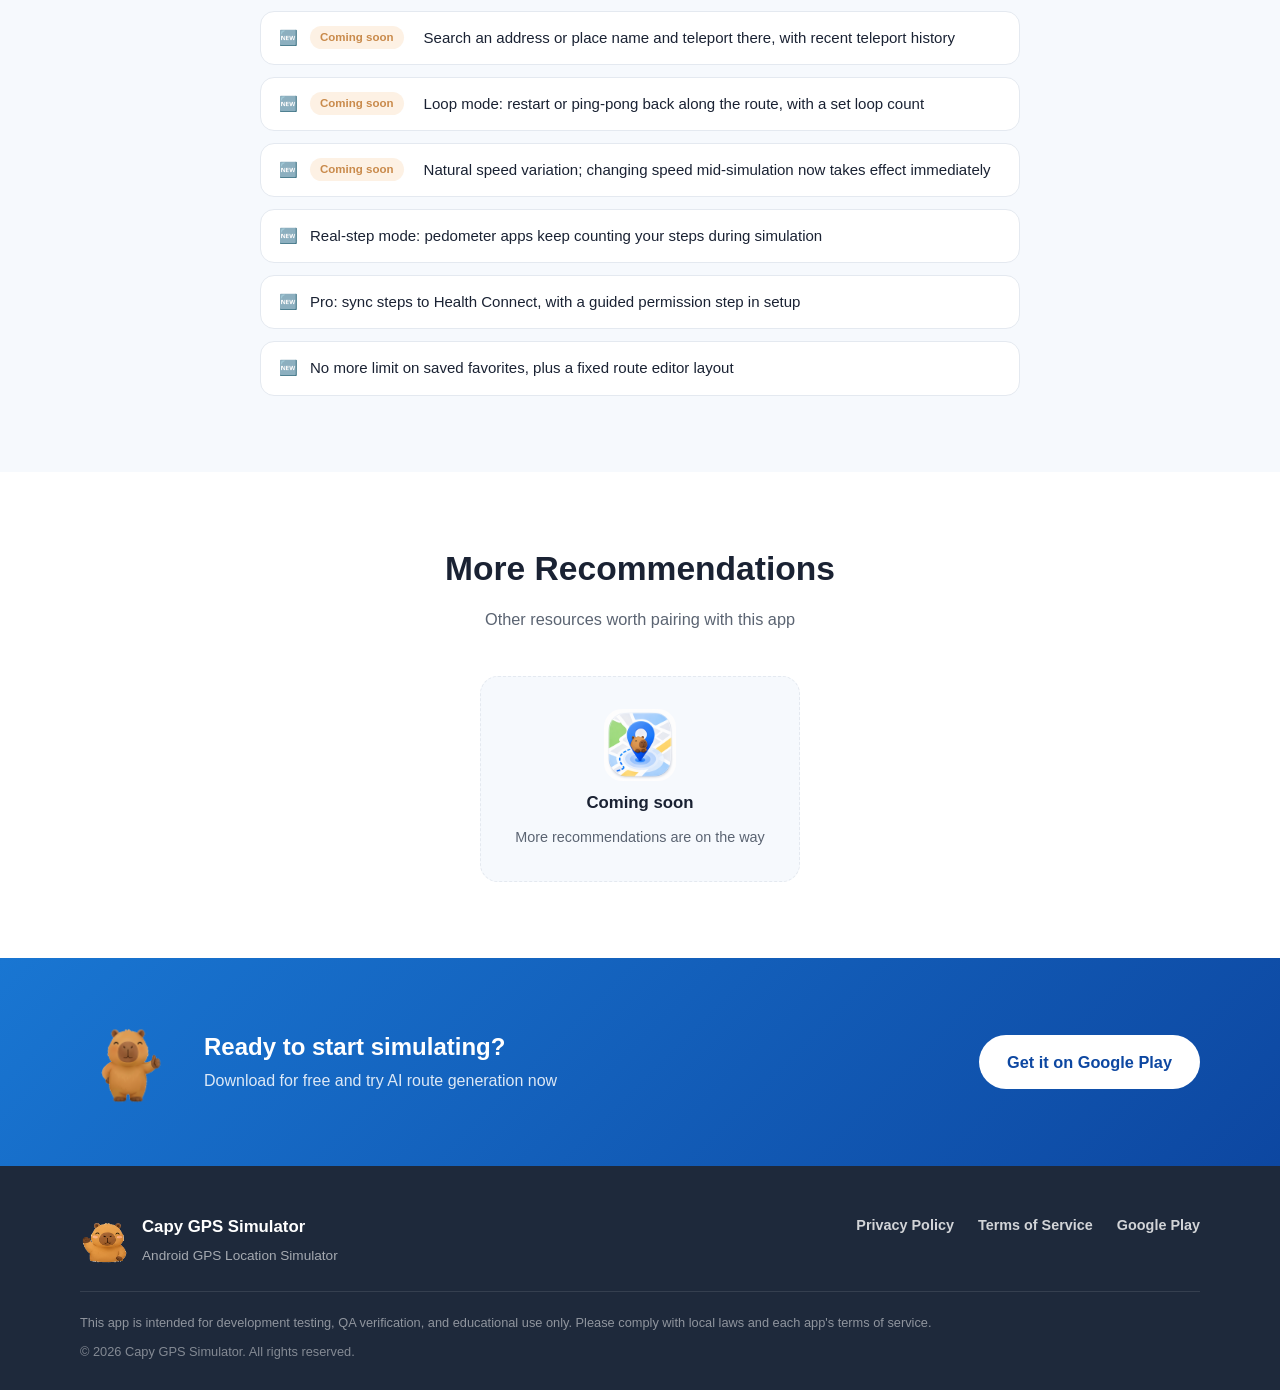
==== commit da7a427b: "Sync site content with current app features (v1.14 + upcoming) - Features: add place search & telepo" ====
--- a/index.html
+++ b/index.html
@@ -36,7 +36,8 @@
   "offers": [
     { "@type": "Offer", "price": "0", "priceCurrency": "USD", "name": "Free" },
     { "@type": "Offer", "price": "1.99", "priceCurrency": "USD", "name": "Pro Monthly" },
-    { "@type": "Offer", "price": "12.00", "priceCurrency": "USD", "name": "Pro Yearly" }
+    { "@type": "Offer", "price": "12.00", "priceCurrency": "USD", "name": "Pro Yearly" },
+    { "@type": "Offer", "price": "49.99", "priceCurrency": "USD", "name": "Pro Lifetime" }
   ],
   "installUrl": "https://play.google.com/store/apps/details?id=com.gpssimulator.app"
 }
--- a/styles.css
+++ b/styles.css
@@ -152,6 +152,17 @@
 }
 .card h3 { font-size: 1.08rem; margin-bottom: 8px; }
 .card p { color: var(--ink-soft); font-size: .93rem; margin: 0; }
+.soon-badge {
+  display: inline-block;
+  font-size: .72rem; font-weight: 700;
+  color: var(--tan);
+  background: var(--tan-light);
+  border-radius: 999px;
+  padding: 2px 10px;
+  margin-bottom: 8px;
+}
+.whatsnew-list .soon-badge { margin: 0 8px 0 0; vertical-align: middle; }
+html[dir="rtl"] .whatsnew-list .soon-badge { margin: 0 0 0 8px; }
 
 /* WHY */
 .why-card { display: flex; gap: 16px; align-items: flex-start; padding: 8px 0; }
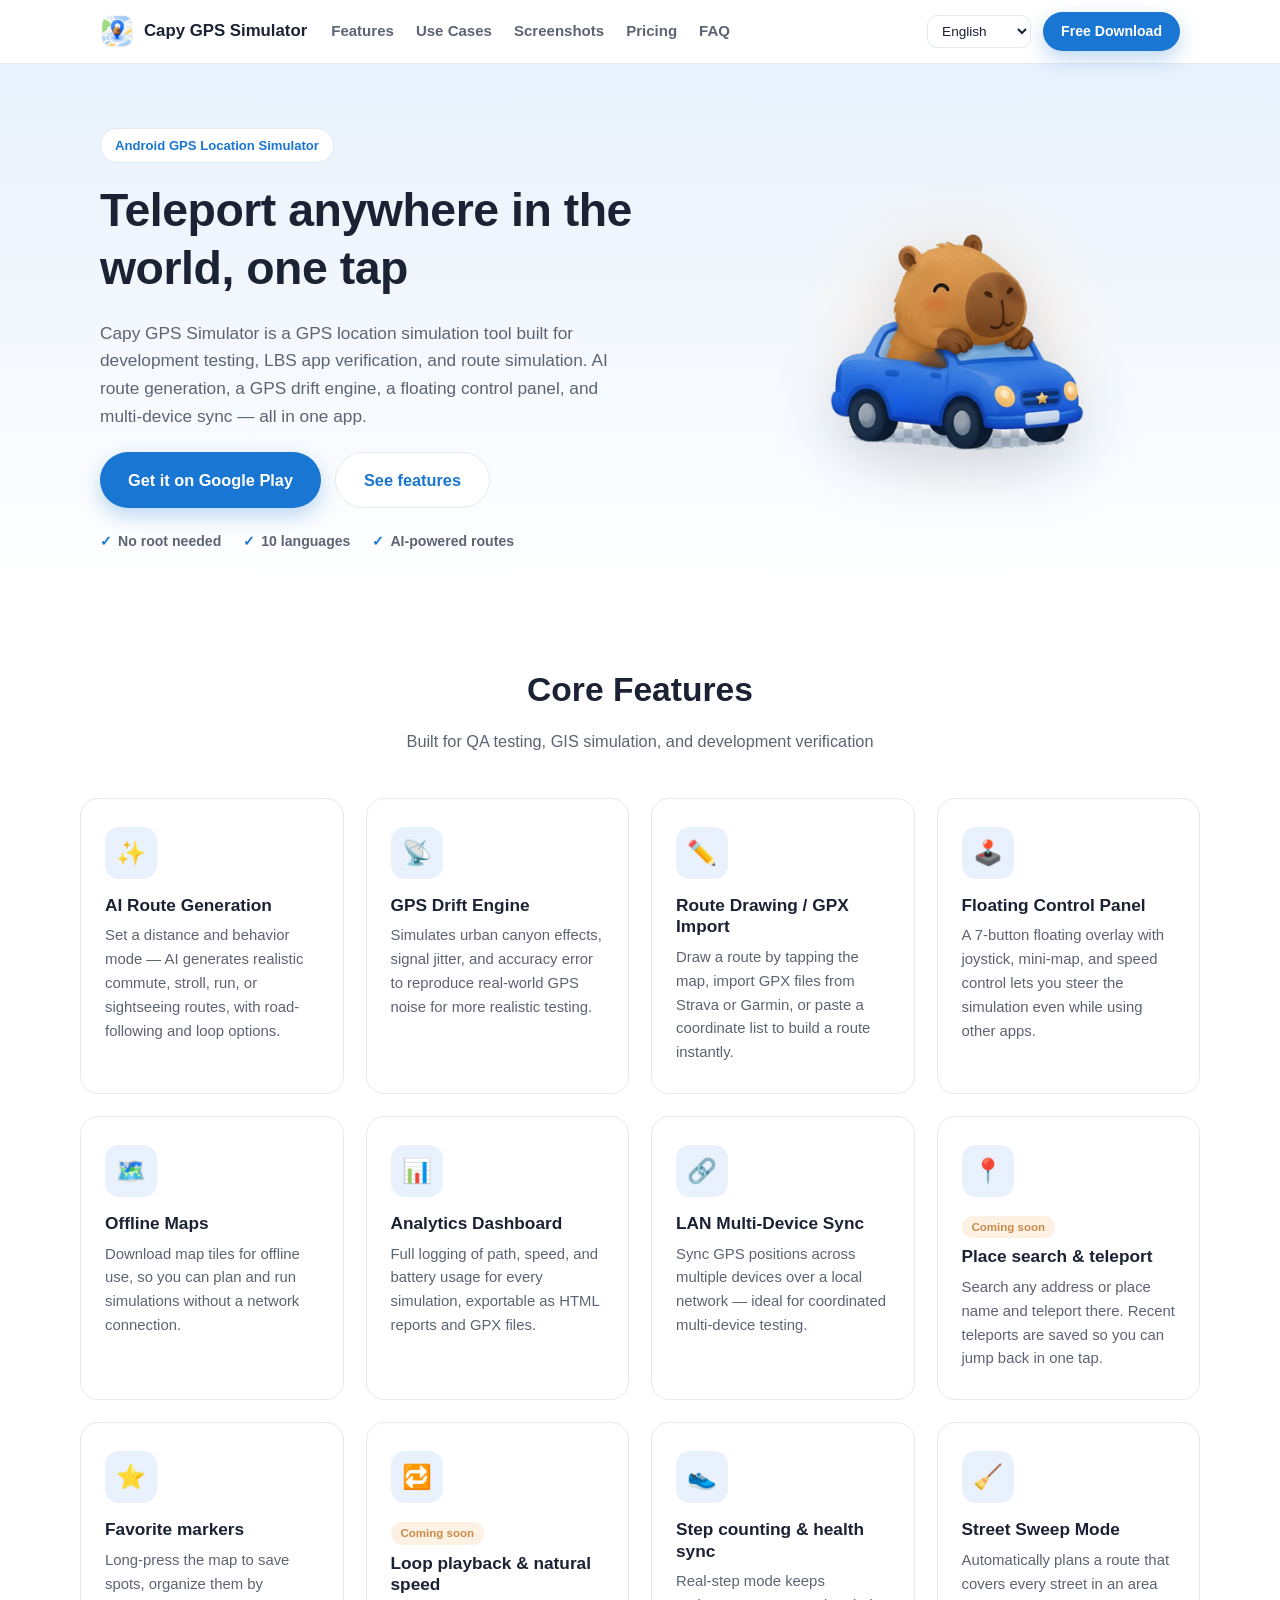
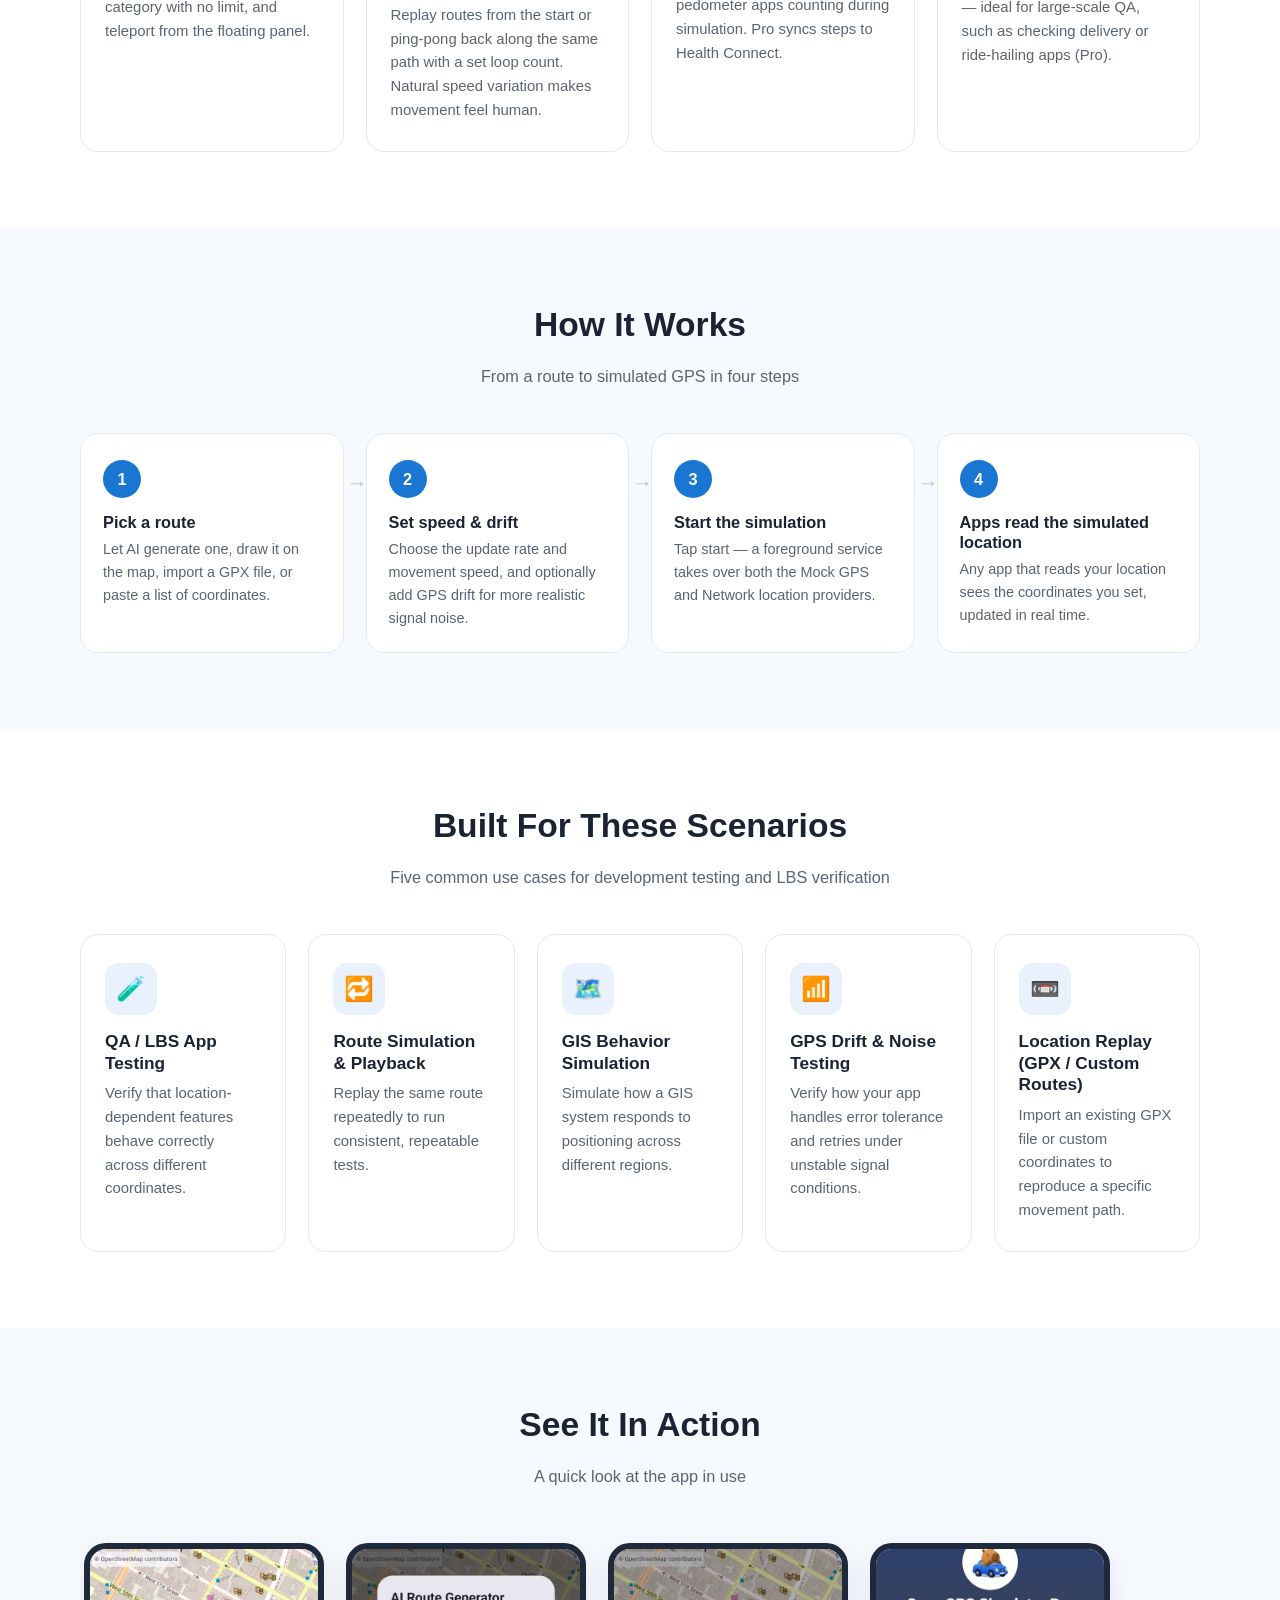
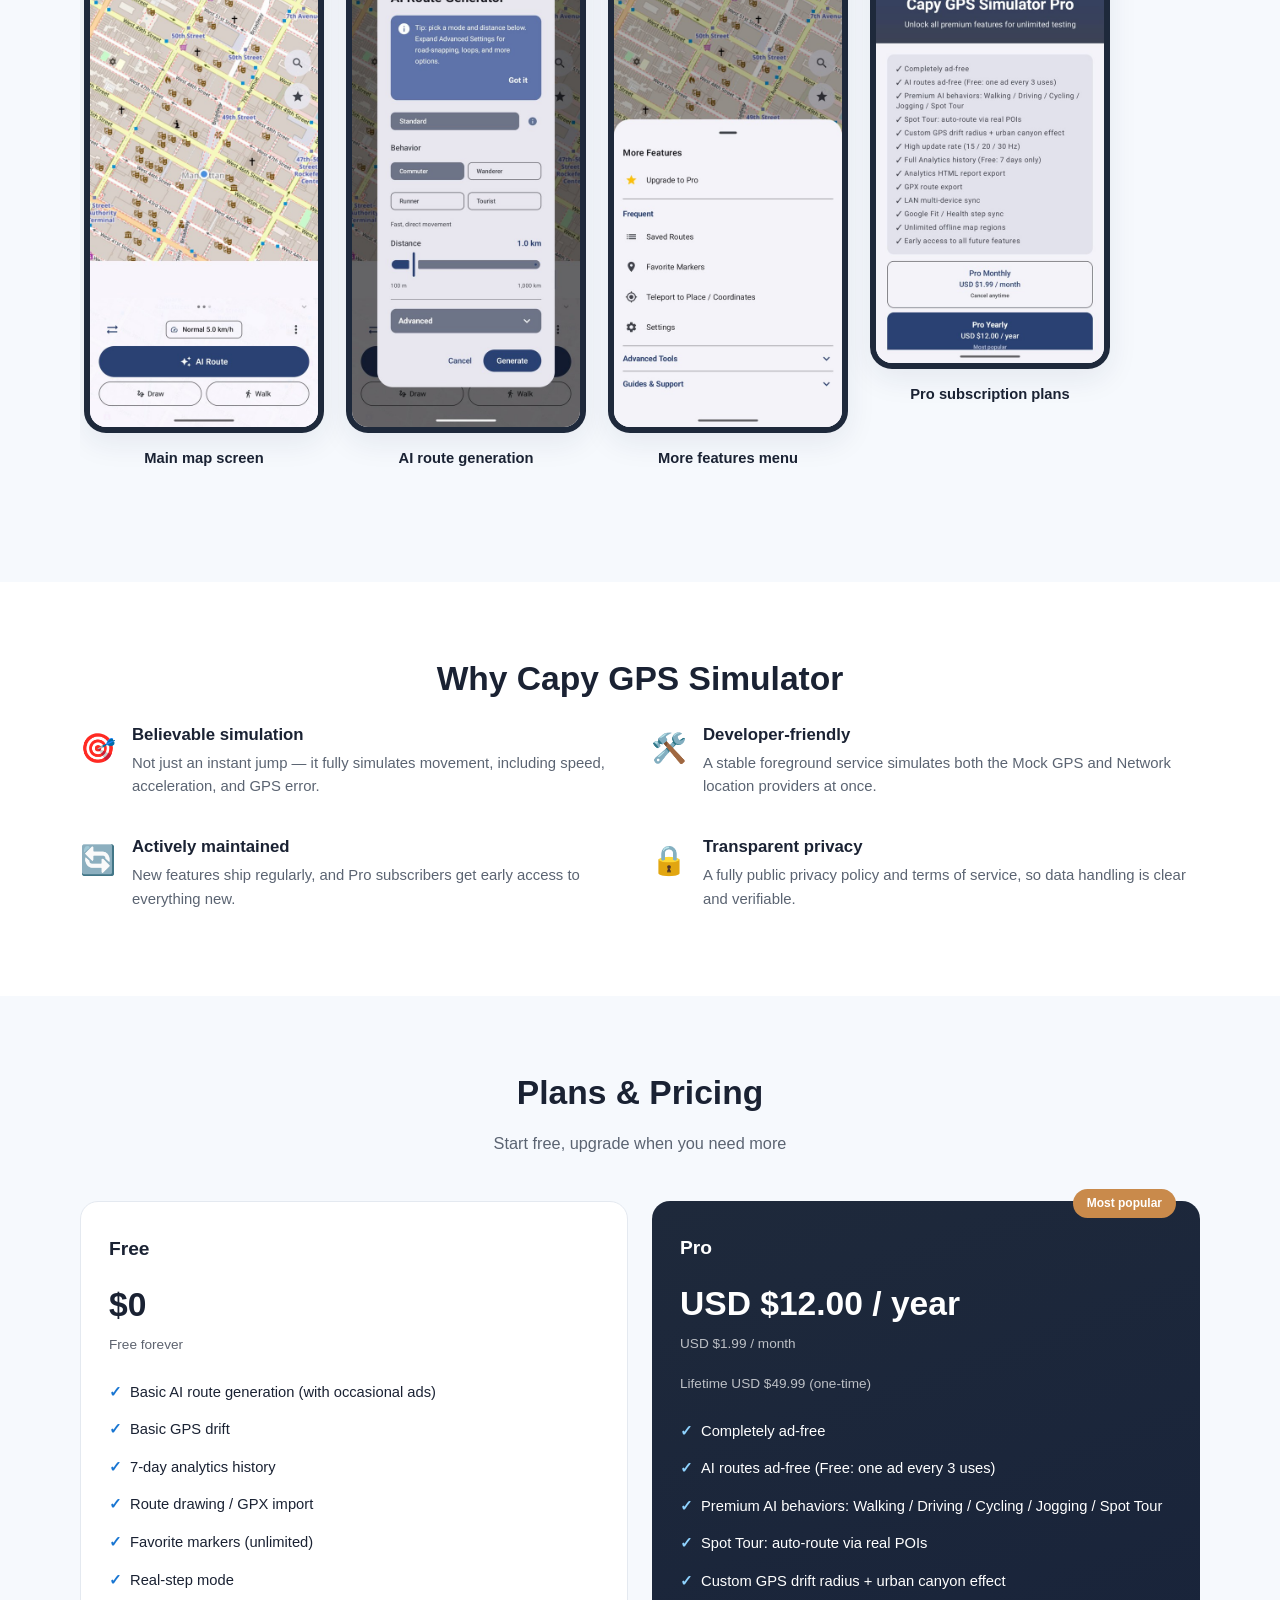
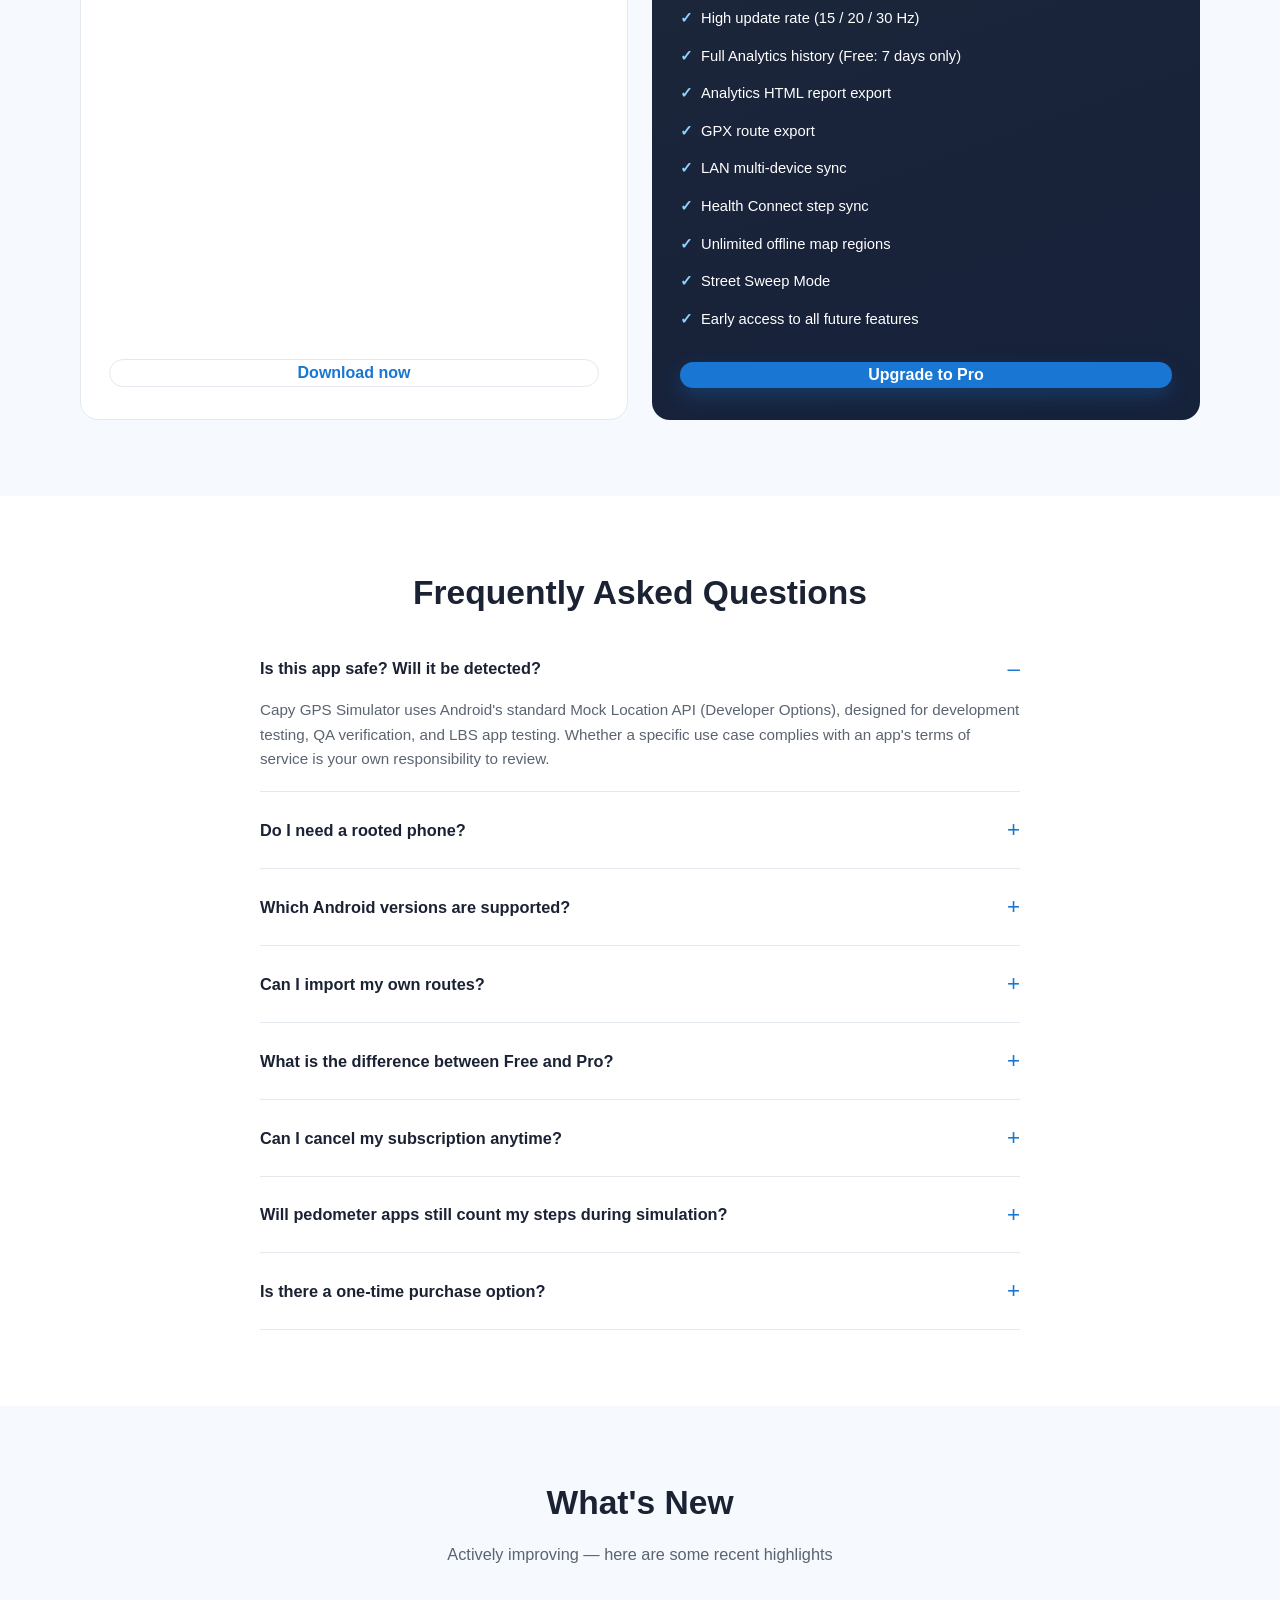
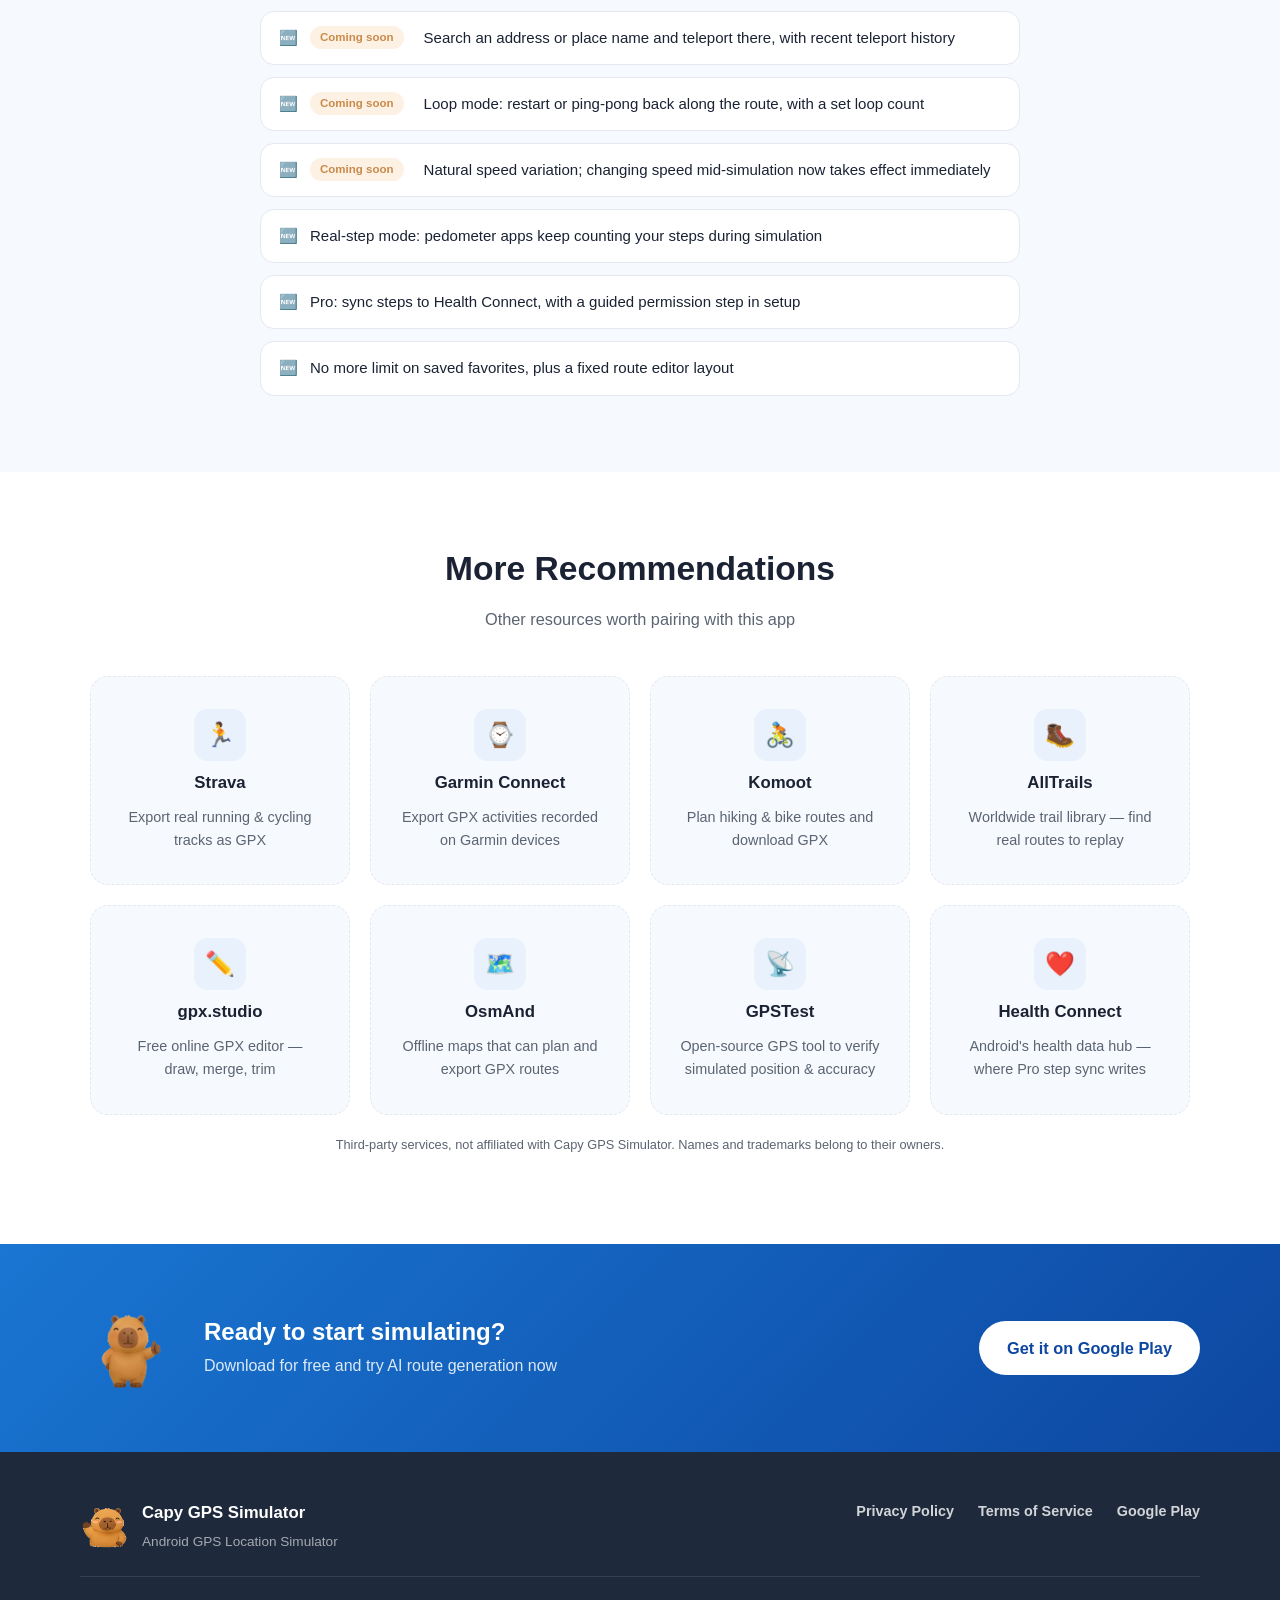
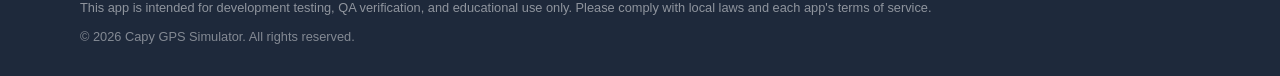
==== commit 9249c2c5: "Fill Related section with companion GPX sources and GPS check tools Strava, Garmin Connect, Komoot, " ====
--- a/index.html
+++ b/index.html
@@ -164,6 +164,7 @@
       <h2 id="relatedTitle"></h2>
       <p class="section-sub" id="relatedSubtitle"></p>
       <div class="related-row" id="relatedRow"></div>
+      <p class="related-note" id="relatedNote"></p>
     </div>
   </section>
 
--- a/styles.css
+++ b/styles.css
@@ -203,7 +203,10 @@
 .whatsnew-list li::before { content: "🆕"; flex-shrink: 0; }
 
 /* RELATED */
-.related-row { display: flex; justify-content: center; }
+.related-row { display: flex; flex-wrap: wrap; justify-content: center; gap: 20px; }
+.related-row .related-card { flex: 1 1 220px; max-width: 260px; }
+.related-card .card-icon { margin-bottom: 0; }
+.related-note { text-align: center; color: var(--ink-soft); font-size: .8rem; margin-top: 20px; }
 .related-card {
   display: flex; flex-direction: column; align-items: center; text-align: center; gap: 12px;
   max-width: 320px; width: 100%;
